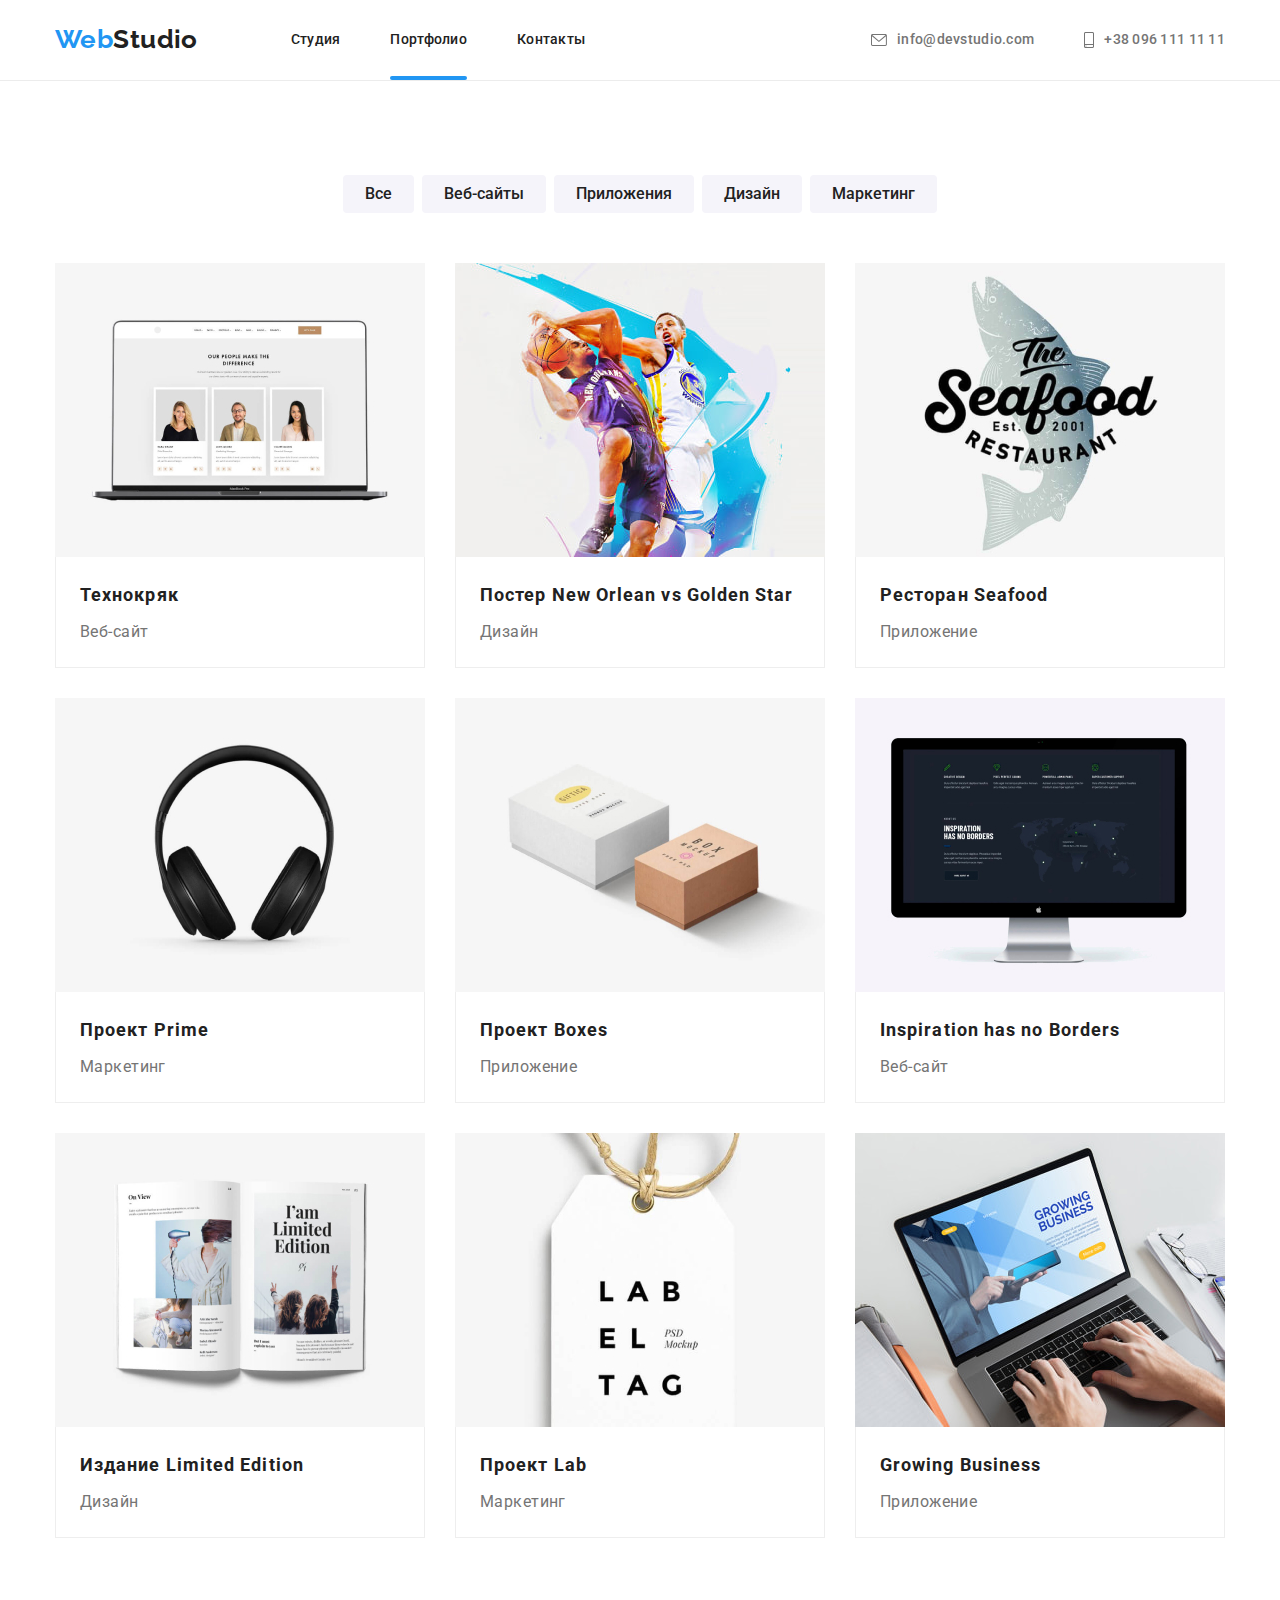
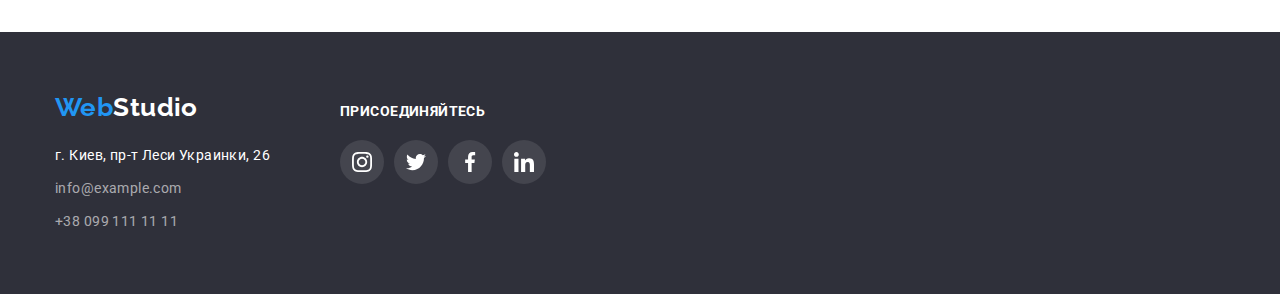
==== portfolio.html @ 6bf141d7 "начальная картина" ====
<!DOCTYPE html>
<html lang="ru">
    <head> 
    <meta charset="utf-8">
    <meta name="viewport" content="width=device width, initial-scale=1.0">
    <title>portfolio.html</title>
    <link rel="preconnect" href="https://fonts.googleapis.com">
    <link rel="preconnect" href="https://fonts.gstatic.com" crossorigin>
    <link href="https://fonts.googleapis.com/css2?family=Raleway:wght@700&family=Roboto:wght@400;500;700&display=swap" rel="stylesheet">
    <link href=https://cdnjs.cloudflare.com/ajax/libs/modern-normalize/1.1.0/modern-normalize.min.css rel="stylesheet">
    <link rel="stylesheet" href="./css/styles.css">
    </head>
    <body>
        <header class="page-header">
            <div class="container">
                <div class="header-inner">
        <nav class="header-options">
            <a href="index.html" class="logo-header"><span class="part-logo-header">Web</span>Studio</a>
            <ul class="site-nav">
                <li class="site-nav-btn"><a href="./index.html" class="button">Студия</a></li> 
                <li class="site-nav-btn"><a href="portfolio.html" class="button-current">Портфолио</a></li> 
                <li class="site-nav-btn"><a href="index.html" class="button">Контакты</a></li> 
            </ul>
        </nav>
        <ul class="contact-info-header">
            <li class="header-mail">
                <a class="link-contacts"
                href="mailto:info@devstudio.com">
                <svg class="mail-icon">
                    <use href="./images/icons.svg#icon-envelope"></use>
                </svg>info@devstudio.com</a>
            </li>
            <li class="header-phone">
                <a class="link-contacts"
                href="tel:+380961111111">
                <svg class="phone-icon">
                    <use href="./images/icons.svg#icon-smartphone"></use>
                </svg>+38 096 111 11 11</a>
            </li>
        </ul>
    </div>
    </div>
    </header>
    <main>
<section class="portfolio section">
    <div class="container">
<h1 class ="name">Портфолио</h1>
    <ul class="portfolio-options">
        <li class="portfolio-option"><button class="portfolio-btn" type="button">Все</button></li>
        <li class="portfolio-option"><button class="portfolio-btn" type="button">Веб-сайты</button></li>
        <li class="portfolio-option"><button class="portfolio-btn" type="button">Приложения</button></li>
        <li class="portfolio-option"><button class="portfolio-btn" type="button">Дизайн</button></li>
        <li class="portfolio-option"><button class="portfolio-btn" type="button">Маркетинг</button></li>
    </ul>
    <ul class="projects">
<li class="project">
    <a href="#" class="project-link">
        <div class="project-overlay">
    <img src="./images/img6.jpg" alt="экран ноутбука" width="370">
        <p class="project-item">Ресурс предлагает комплексные предложения с разным уровнем функционала и сервисов. 
            Все это позволит посетителю получить исчерпывающие сведения о компании или частном лице.</p>
    </div>
    <div class="project-info">
    <h2 class="project-name">Технокряк</h2>
    <p class="web-site">Веб-сайт</p>
    </div>
</a>
</li>
<li class="project">
    <a href="#" class="project-link">
        <div class="project-overlay">
    <img src="./images/img7.jpg" alt="баскетболисты" width="370"/>
    <p class="project-item">Ресурс предлагает комплексные предложения с разным уровнем функционала и сервисов. 
        Все это позволит посетителю получить исчерпывающие сведения о компании или частном лице.</p>
</div>
    <div class="project-info">
    <h2 class="project-name">Постер New Orlean vs Golden Star</h2>
    <p class="design">Дизайн</p>
</div>
</a>
</li>
<li class="project">
    <a href="#" class="project-link">
        <div class="project-overlay">
    <img src="./images/img8.jpg" alt="рыба" width="370"/>
    <p class="project-item">Ресурс предлагает комплексные предложения с разным уровнем функционала и сервисов. 
        Все это позволит посетителю получить исчерпывающие сведения о компании или частном лице.</p>
    </div>
    <div class="project-info">
    <h2 class="project-name">Ресторан Seafood</h2>
    <p class="app">Приложение</p>
</div>
</a>
</li>
<li class="project">
    <a href="#" class="project-link">
        <div class="project-overlay">
    <img src="./images/img9.jpg" alt="наушники" width="370"/>
    <p class="project-item">Ресурс предлагает комплексные предложения с разным уровнем функционала и сервисов. 
        Все это позволит посетителю получить исчерпывающие сведения о компании или частном лице.</p>
    </div>
    <div class="project-info">
    <h2 class="project-name">Проект Prime</h2>
    <p class="marketing">Маркетинг</p>
</div>
</a>
</li>
<li class="project">
    <a href="#" class="project-link">
        <div class="project-overlay">
    <img src="./images/img10.jpg" alt="коробки" width="370"/>
    <p class="project-item">Ресурс предлагает комплексные предложения с разным уровнем функционала и сервисов. 
        Все это позволит посетителю получить исчерпывающие сведения о компании или частном лице.</p>
    </div>
    <div class="project-info">
    <h2 class="project-name">Проект Boxes</h2>
    <p class="app">Приложение</p>
</div>
</a>
</li>
<li class="project">
    <a href="#" class="project-link">
        <div class="project-overlay">
    <img src="./images/img11.jpg" alt="экран компьютера" width="370"/>
    <p class="project-item">Ресурс предлагает комплексные предложения с разным уровнем функционала и сервисов. 
        Все это позволит посетителю получить исчерпывающие сведения о компании или частном лице.</p>
    </div>
    <div class="project-info">
    <h2 class="project-name">Inspiration has no Borders</h2>
    <p class="web-site">Веб-сайт</p>
</div>
</a>
</li>
<li class="project">
    <a href="#" class="project-link">
        <div class="project-overlay">
    <img src="./images/img12.jpg" alt="журнал" width="370"/>
    <p class="project-item">Ресурс предлагает комплексные предложения с разным уровнем функционала и сервисов. 
        Все это позволит посетителю получить исчерпывающие сведения о компании или частном лице.</p>
    </div>
    <div class="project-info">
    <h2 class="project-name">Издание Limited Edition</h2>
    <p class="design">Дизайн</p>
</div>
</a>
</li>
<li class="project">
    <a href="#" class="project-link">
        <div class="project-overlay">
    <img src="./images/img13.jpg" alt="ярлык" width="370"/>
    <p class="project-item">Ресурс предлагает комплексные предложения с разным уровнем функционала и сервисов. 
        Все это позволит посетителю получить исчерпывающие сведения о компании или частном лице.</p>
    </div>
    <div class="project-info">
    <h2 class="project-name">Проект Lab</h2>
    <p class="marketing">Маркетинг</p>
</div>
</a>
</li>
<li class="project">
    <a href="#" class="project-link">
        <div class="project-overlay">
    <img src="./images/img14.jpg" alt="приложение" width="370"/>
    <p class="project-item">Ресурс предлагает комплексные предложения с разным уровнем функционала и сервисов. 
        Все это позволит посетителю получить исчерпывающие сведения о компании или частном лице.</p>
    </div>
    <div class="project-info">
    <h2 class="project-name">Growing Business</h2>
    <p class="app">Приложение</p>
</div>
</a>
</li>
</ul>
</div>
</section>
</main>
<footer class="page-footer">
    <div class="container">
        <div class="footer-info">
            <div>
        <div class="logo">
    <a href="index.html" class="logo-footer"><span class="part-logo-footer">Web</span>Studio</a></div>
        <ul class="contact-info-footer">
          <li class="contacts"> <a class="footer-address"
              href="https://bit.ly/3pXMvUd" target="_blank" rel="noopener noreferrer">г. Киев, пр-т
              Леси Украинки, 26</a> 
            </li>
          <li class="contacts">
              <a class="footer-mail" href="mailto:info@example.com">info@example.com</a>
            </li>
          <li class="contacts">
              <a class="footer-phone" href="tel:+380991111111">+38 099 111 11 11</a>
            </li>
        </ul>
    </div>
        <div class="join-us">
            <h2 class="footer-title">ПРИСОЕДИНЯЙТЕСЬ</h2>
            <ul class="footer-networks">
                <li class="item-footer">
                    <a href="" class="item-link">
                        <svg class="svg-footer" width="20px" height="20px">
                            <use href="./images/icons.svg#icon-instagram"></use>
                        </svg></a>
                </li>
                <li class="item-footer">
                    <a href="" class="item-link">
                        <svg class="svg-footer" width="20px" height="20px">
                            <use href="./images/icons.svg#icon-twitter"></use>
                        </svg></a>
                </li>
                <li class="item-footer">
                    <a href="" class="item-link">
                        <svg class="svg-footer" width="20px" height="20px">
                            <use href="./images/icons.svg#icon-facebook"></use>
                        </svg></a>
                </li>
                <li class="item-footer">
                    <a href="" class="item-link">
                        <svg class="svg-footer" width="20px" height="20px">
                            <use href="./images/icons.svg#icon-linkedin"></use>
                        </svg></a>
                </li>
            </ul>
        </div>
    </div>
    </div>
</footer>
</body>
</html>
---- css/styles.css ----
:root {
    --primary-text-color:#212121;
    --title-text-color:#757575;
    --accent-color:#2196F3;
    --logo-color: #2196F3;
    --primary-bg-color:#fff;
    --secondary-text-color: #fff;
    --secondary-bg-color:#F5F4FA;
    --button-bg-color:#188CE8;
    --banner-bg-color:#2F303A;
    --svg-color: #afb1b8;
}

body {
    background-color:var(--primary-bg-color);
    color:var(--primary-text-color);
    font-family: Roboto, sans-serif;
    font-size: 14px;
    line-height: 1.71;
    letter-spacing: 0.03em;
}

ul {
    list-style: none;
    margin: 0;
    padding: 0;
}

a {
    text-decoration: none;
    display: inline-block;
}

.button, .button-current {
    font-family: inherit;
    font-style: normal;
    font-weight: 500;
    font-size: 14px;
    line-height: 1.14;
    letter-spacing: 0.02em;
    color:var(--primary-text-color);
    padding-top: 32px;
    padding-bottom: 32px;
    position: relative;
    transition: color 250ms cubic-bezier(0.4, 0, 0.2, 1);
}

.button:focus,
.button:hover {
    color: var(--accent-color);
}

.button-current:focus {
    color: var(--accent-color);
}
.button-current:hover {
    background-color: var(--secondary-text-color);
    color: var(--accent-color);
}

.button-current::after {
    content: '';
    position: absolute;
    left: 0;
    bottom: 0;
    display: block;
    width: 100%;
    height: 4px;
    background-color: var(--accent-color);
    border-radius: 2px;

    transition: transform 250ms cubic-bezier(0.4, 0, 0.2, 1);
}

.button-current:hover::after {
    transform: scaleX(1);
}

.title {
    color: var(--secondary-text-color);
    font-weight: 900;
    font-size: 44px;
    line-height: 1.36;
    text-align: center;
    letter-spacing: 0.06em;
    text-transform: uppercase;
}

.logo-header {
    font-family: 'Raleway';
    font-style: normal;
    font-weight: 700;
    font-size: 26px;
    line-height: 1.19;
    color:var(--primary-text-color);
}

.part-logo-header {
    color: var(--logo-color);
}

.logo-footer {
    font-family: 'Raleway';
    font-style: normal;
    font-weight: 700;
    font-size: 26px;
    line-height: 1.19;
    color:var(--secondary-text-color);
}

.part-logo-footer {
    color:var(--logo-color);
}

:link:hover {
    background-color:transparent;
    color:var(--accent-color);
}

.banner-section .banner-btn {
    color:var(--secondary-text-color);
    background-color: var(--accent-color);
    font-family: inherit;
    font-style: normal;
    font-weight: 700;
    font-size: 16px;
    line-height: 1.88;
    align-items: center;
    text-align: center;
    letter-spacing: 0.06em;
    cursor: pointer;
    border-radius: 4px;
    border: none;
    padding: 10px 32px;
    box-shadow: 0px 4px 4px rgba(0, 0, 0, 0.15);
    transition: color 250ms cubic-bezier(0.4, 0, 0.2, 1);
}

.banner-btn:hover {
    background: var(--button-bg-color);
}

.banner-btn:focus {
    background: var(--button-bg-color);
}

.header-mail,
.header-phone {
font-weight: 500;
font-size: 14px;
line-height: 1.14;
letter-spacing: 0.02em;
color: var(--title-text-color);
}

.feature,
.name {
    color: var(--secondary-text-color);
    position: absolute;
    width: 1px;
    height: 1px;
    margin: -1px;
    padding: 0;
    overflow: hidden;
    border: 0;
    clip: rect(0 0 0 0);
}

.opacity:hover,
.opacity:focus {
    opacity: 1;
}
.transparent:hover,
.transparent:focus {
    color:transparent;
}

.solutions .solution{
    font-weight: 700;
    font-size: 14px;
    line-height: 1.14;
    text-transform: uppercase;
    color:var(--primary-text-color);
}

.solution-text{
font-size: 14px;
line-height: 2;
color:var(--title-text-color);
}

.service-info,
.team-info,
.return-clients {
    font-weight: 700;
    font-size: 36px;
    line-height: 1.17;
    text-align: center;
    color: var(--primary-text-color);
}

.footer-title {
    font-weight: 700;
    font-size: 14px;
    line-height: 1.17;
    color:var(--secondary-text-color);
    margin-bottom: 20px;
}

.our-team {
    background-color:var(--secondary-bg-color);
    }

.team-name {
    font-weight: 500;
    font-size: 16px;
    line-height: 1.19;
    color:var(--primary-text-color);
    }

    .team-position{
font-size: 16px;
line-height: 1.19;
color: var(--title-text-color);
    }

.contact-info {
    color: var(--title-text-color);
}

.banner-section,
.page-footer {
    background-color: var(--banner-bg-color);
}

.footer-address {
font-family: inherit;
font-style: normal;
font-weight: 400;
font-size: 14px;
line-height: 1.71;
letter-spacing: 0.03em;
color: var(--secondary-text-color);
transition: color 250ms cubic-bezier(0.4, 0, 0.2, 1);
}

.footer-mail,
.footer-phone {
    font-family: inherit;
    font-style: normal;
    font-weight: 400;
    font-size: 14px;
    line-height: 1.71;
    letter-spacing: 0.03em;
    color: rgba(255, 255, 255, 0.6);
    transition: color 250ms cubic-bezier(0.4, 0, 0.2, 1);
}

.footer-address:hover,
.footer-address:focus {
    color: var(--accent-color);
}

.portfolio-btn {
    font-family: inherit;
    font-style: normal;
    font-weight: 500;
    font-size: 16px;
    line-height: 1.63;
    background-color: var(--secondary-bg-color);
    color: var(--primary-text-color);
    border: none;
    padding: 6px 22px;
    background-color: var(--secondary-bg-color);
    border-radius: 4px;
    transition: color 250ms cubic-bezier(0.4, 0, 0.2, 1),
    background-color 250ms cubic-bezier(0.4, 0, 0.2, 1),
    box-shadow 250ms cubic-bezier(0.4, 0, 0.2, 1);
}

.portfolio-btn:hover,
.portfolio-btn:focus {
    background: var(--accent-color);
    color: var(--secondary-text-color);
    box-shadow: 0px 3px 1px rgba(0, 0, 0, 0.1), 0px 1px 2px rgba(0, 0, 0, 0.08), 0px 2px 2px rgba(0, 0, 0, 0.12);
    border-radius: 4px;
}

.portfolio-options {
font-weight: 500;
font-size: 16px;
line-height: 1.62;
color:var(--primary-text-color);
}

.project-name {
font-weight: 700;
font-size: 18px;
line-height: 2;
letter-spacing: 0.06em;
color:var(--primary-text-color);
margin-bottom: 4px;
}

.web-site,
.app,
.design,
.marketing {
font-size: 16px;
line-height: 1.88;
color: var(--title-text-color);
}

h1,
h2,
h3,
h4,
h5,
h6,
p {
    margin: 0;
    padding: 0;
}

img {
    display: block;
    max-width: 100%;
    height: auto;
}


.container {
    width: 100%;
    max-width: 1200px;
    margin-left: auto;
    margin-right: auto;
    padding-left: 15px;
    padding-right: 15px;
}

.solutions {
    display: flex;
}

.solution-order:nth-child(4n) {
    margin-right: 0;
}

.options {
    display: flex;
    justify-content: center;
}

.our-teammates {
    display: flex;
    align-content: space-between;
}

.team-image {
    margin-right: 30px;
    background-color: var(--secondary-text-color);
    box-shadow: 0px 1px 3px rgba(0, 0, 0, 0.12), 0px 1px 1px rgba(0, 0, 0, 0.14), 0px 2px 1px rgba(0, 0, 0, 0.2);
    border-radius: 0px 0px 4px 4px;
    margin-bottom: 0px;
}

.team-image:nth-child(4n) {
    margin-right: 0;
}

.team-name {
    text-align: center;
}

.team-position {
    text-align: center;
    margin-top: 10px;
}

.projects {
    display: flex;
    flex-wrap: wrap;

    margin-right: -30px;
    margin-top: -30px;

    flex-basis: calc(100% - 270 / 9);
}

.projects >.project {
    margin-right: 30px;
    margin-top: 30px;
}

.project-link {
    display: block;
    transition: box-shadow 250ms cubic-bezier(0.4, 0, 0.2, 1);
}

.project-link:hover,
.project-link:focus {
    background-color: var(--secondary-text-color);
    box-shadow: 0px 1px 1px rgba(0, 0, 0, 0.12), 0px 4px 4px rgba(0, 0, 0, 0.06), 1px 4px 6px rgba(0, 0, 0, 0.16);
}

.title {
    margin-bottom: 30px;
    margin-left: auto;
    margin-right: auto;
    width: 696px;
    text-align: center;
    align-items: center;
}

.container > .header-inner {
    display: flex;
    align-items: center;
    justify-content: space-between;
}

.contact-info-header {
    display: flex;
    margin-left: auto;
    align-items: center;
}

.link-contacts {
    display: flex;
    align-items: center;
    font-weight: 500;
    font-size: 14px;
    line-height: 1.14;
    letter-spacing: 0.02em;
    font-style: normal;
    color: var(--title-text-color);
    transition: color 250ms cubic-bezier(0.4, 0, 0.2, 1);
}

.link-contacts:hover,
.link-contacts:focus {
    color: var(--accent-color);
}

.link-contacts:hover .phone-icon {
    fill: currentColor;
}

.link-contacts:focus .phone-icon {
    fill: currentColor;
}

.link-contacts:hover .mail-icon {
    fill: currentColor;
}

.link-contacts:focus .mail-icon {
    fill: currentColor;
}

.header-mail {
    margin: auto;
}

.contact:nth-child(1) {
    margin-left: auto;
}

.header-phone {
    padding: auto;
    margin-left: 50px;
}

.site-nav {
    display: flex;
    padding: auto;
    margin-left: 93px;
}

.site-nav-btn {
padding: auto;
margin-left: 50px;
}

.site-nav-btn:nth-child(1) {
    margin-left: auto;
}

.coding {
    margin-right: 30px;
}

.coding:nth-child(3n) {
    margin-right: 0;
}

.options {
    margin-top:50px;
    border: none;
    display: flex;
    justify-content: space-between;
}

.team-info {
    padding-bottom: 50px;
    border: 0px;
}

.header-options {
    display: flex;
    height: auto;
}

.page-header {
    align-items: center;
    display: flex;
}

.logo-header {
    padding-top: 24px;
    padding-bottom: 25px;
}

.solution-text {
    width: 270px;
    height: auto;
    margin-top: 10px;
}

.solution-order {
    margin-right: 30px;
}

.contacts {
    margin-bottom: 9px;
    align-items: center;
}

.contacts:nth-last-child(1) {
    margin-bottom: 0;
}

.logo {
    margin-bottom: 20px;
}

.portfolio-options {
    display: flex;
    justify-content: center;
    margin-bottom: 50px;
    padding-top: auto;
}

.portfolio-option {
    margin-left: 8px;
}

.portfolio-option:nth-child(1) {
    margin-left: 0;
}

.project-info {
    padding-top: 20px;
    padding-left: 24px;
    padding-bottom: 20px;
    padding-right: 24px;
    border-left: 1px;
    border-right: 1px;
    border-bottom: 1px;
    border-top: 0;
    border-color: rgba(238, 238, 238, 1);
    border-style: solid;
}

.page-footer {
    padding-top: 60px;
    padding-bottom: 60px;
}

.section {
    padding-top: 94px;
    padding-bottom: 94px;
}

.our-team section {
    background-color:var(--secondary-bg-color);
}

.features section {
    background-color:var(--secondary-text-color);
}

.service {
    padding-top: 0;
    background-color:var(--secondary-text-color);
}

.portfolio {
    border-top: 1px solid #ECECEC;
}

.banner-section {
    background: #2f303a;
    background-image: 
    linear-gradient(to right, rgba(47, 48, 58, 0.4), rgba(47, 48, 58, 0.4)),
    url(../images/background.jpg);
    max-width: 1600px;
    text-align: center;
    margin-left: auto;
    margin-right: auto;
    padding: 200px 0;
    background-repeat: no-repeat;
    background-size: cover;
    background-position: center;
}

.join-us {
    display: flex;
    margin-left: 70px;
    flex-direction: column;
}

.sign-up {
    margin-left: 93px;
    width: 570px;
    height: 86px;
}

.form-label {
    display: flex;
    flex-direction: column;
}

.label-mail{
    font-weight: 700;
    font-size: 14px;
    line-height: 1.14;
    letter-spacing: 0.03em;
    text-transform: uppercase;
    margin-bottom: 20px;
    
    color: var(--secondary-text-color);
    }

.item-form {
    display: flex;
}

.mail-sub{
    width: 358px;
    margin-right: 12px;
    border: 1px solid rgba(255, 255, 255, 0.3);
    box-sizing: border-box;
    filter: drop-shadow(0px 4px 4px rgba(0, 0, 0, 0.15));
    border-radius: 4px;
    padding: 15px;
    background: #2F303A;
}

.form-label input::placeholder{
    font-weight: 400;
    font-size: 16px;
    line-height: 1.25;
    letter-spacing: 0.03em;
    color: rgba(255, 255, 255, 0.6);
}

.footer-networks {
    display: flex;
}

.footer-info {
    display: flex;
    align-items: baseline;
}

.companies {
    display: flex;
    justify-content: space-between;
}

.feature-item {
    display: flex;
    margin-bottom: 30px;
    align-items: center;
    justify-content: center;
    height: 120px;
    background: var(--secondary-bg-color);
    border-radius: 4px;
}

.company-link {
    display: flex;
    width: 170px;
    height: 92px;
    border: 1px solid #AFB1B8;
    box-sizing: border-box;
    border-radius: 4px;
    align-items: center;
    justify-content: center;
    transition: border-color 250ms cubic-bezier(0.4, 0, 0.2, 1);
    transition: color 250ms cubic-bezier(0.4, 0, 0.2, 1);
    color: #afb1b8;
}

.company-logo {
    fill: currentColor;
    transition: fill 250ms cubic-bezier(0.4, 0, 0.2, 1);
}

.return-clients {
    margin-bottom: 50px;
}

.company-name {
    margin-right: 30px;
} 

.company-name:last-child {
    margin: 0;
}

.company-link:hover,
.company-link:focus {
    border-color: var(--accent-color);
    color: var(--accent-color);
}

.mail-icon {
    margin-right: 10px;
    fill: var(--title-text-color);
    width: 16px;
    height: 12px;
}

.phone-icon {
    margin-right: 10px;
    fill: var(--title-text-color);
    width: 10px;
    height: 16px;
}

.team-links {
    display: flex;
    justify-content: center;
    padding: 0;
    align-items: center;
    margin-top: 16px;
}

.social-network {
    fill: var(--svg-color);
}

.image-link {
    margin-right: 10px;
}

.image-link:last-child(4){
    margin-right: 0;
}

.network-link {
    display: flex;
    justify-content: center;
    align-items: center;
    width: 44px;
    height: 44px;
    border-radius: 50%;
    transition: background-color 250ms cubic-bezier(0.4, 0, 0.2, 1),
    fill 250ms cubic-bezier(0.4, 0, 0.2, 1);
}

.network-link:hover,
.network-link:focus {
    background-color: var(--accent-color);
}

.network-link:hover .social-network,
.network-link:focus .social-network {
    fill: var(--secondary-text-color);
}

.item-footer {
    margin-right: 10px;
}

.item-footer:last-child {
    margin-right: 0;
}

.item-link {
    display: flex;
    justify-content: center;
    align-items: center;
    border-radius: 50%;
    width: 44px;
    height: 44px;
    background: rgba(255, 255, 255, 0.1);
    transition: background-color 250ms cubic-bezier(0.4, 0, 0.2, 1);
}

.item-link:hover, 
.item-link:focus{
    background-color: var(--accent-color);
}

.svg-footer {
    fill: var(--secondary-text-color);
}

.team-item {
    padding: 30px 0;
}

.backdrop {
    position: fixed;
    top: 0;
    left: 0;
    width: 100%;
    height: 100%;

    background: rgba(0, 0, 0, 0.2);

    opacity: 1;
    transition: opacity 300ms cubic-bezier(0.4, 0, 0.2, 1);
}

.backdrop.is-hidden {
    opacity: 0;
    pointer-events: none;
}

.backdrop.is-hidden .modal {
    transform: translate(-50%, -50%) scale(0.85);
}

.modal {
    position: relative;
    top: 50%;
    left: 50%;

    height: 581px;
    width: 528px;

    background: var(--primary-bg-color);
    box-shadow: 0px 1px 3px rgba(0, 0, 0, 0.12),
    0px 1px 1px rgba(0, 0, 0, 0.14),
    0px 2px 1px rgba(0, 0, 0, 0.2);
    border-radius: 4px;

    transform: translate(-50%, -50%) scale(1);
    
    transition: transform 300ms cubic-bezier(0.4, 0, 0.2, 1);
}

.close-modal {
    position: absolute;
    top: 8px;
    right: 8px;

    padding: 0;
    width: 30px;
    height: 30px;
    
    background: var(--primary-bg-color);
    border-radius: 50%;
    border: 1px solid rgba(0, 0, 0, 0.1);
    box-sizing: border-box;
}

.close-modal:hover,
.close-modal:focus {
    background-color: var(--secondary-text-color);
    fill: var(--accent-color);
}

.project-overlay {
    position: relative;
    overflow: hidden;
}

.project-link:hover .project-item,
.project-link:focus .project-item{
    transform: translateY(0);
}

.project-item {
    position: absolute;
    padding: 63px 24px;

    bottom: 0;
    height: 100%;
    transform: translateY(100%);
    transition: transform 250ms cubic-bezier(0.4, 0, 0.2, 1);;

    font-weight: 400;
    font-size: 18px;
    line-height: 1.5;
    letter-spacing: 0.03em;

    color: var(--secondary-text-color);
    background: rgba(33, 150, 243, 0.9);
}

.coding-option {
    position: relative;
}

.coding-name {
    position: absolute;
    display: flex;
    align-items: center;
    justify-content: center;
    bottom: 0;

    height: 70px;
    width: 100%;

    font-weight: 700;
    font-size: 14px;
    line-height: 1.14;
    letter-spacing: 0.03em;
    text-transform: uppercase;

    color: var(--secondary-text-color);
    background: rgba(47, 48, 58, 0.8);
}

.signup-button {
    display: inline-flex;
    align-items: center;
    justify-content: center;

    width: 200px;
    height: auto;
    color: var(--secondary-bg-color);

    box-shadow: 0px 4px 4px rgba(0, 0, 0, 0.15);
    border: none;
    border-radius: 4px;
    background: var(--accent-color);
    cursor: pointer;
}

.signup-name {
    font-weight: 700;
    font-size: 16px;
    line-height: 1.88;
    letter-spacing: 0.06em;
    margin: 0;
}

.svg-signup {
    margin-left: 10px;
    fill: var(--secondary-text-color);
}  

.modal-form {
    
    padding: 40px;
}

.modal-item {
    position: relative;
    margin-bottom: 10px;
}

.text-form{
    font-weight: 700;
    font-size: 20px;
    line-height: 1.15;
    text-align: center;
    letter-spacing: 0.03em;

    margin-bottom: 12px;
}

.input-form:focus  + .svg-form, 
.input-form:hover + .svg-form,
.input-form:hover {
    border-color: var(--accent-color);
    fill: var(--accent-color);

    transition:fill 250ms cubic-bezier(0.4, 0, 0.2, 1);
}

.textarea-form:hover, .textarea-form:focus{
    border-color: var(--accent-color);
    transition:border-color 250ms cubic-bezier(0.4, 0, 0.2, 1);
}

.input-form, 
.textarea-form{
    width: 100%;
    height: 40px;
    border: 1px solid rgba(33, 33, 33, 0.2);
    box-sizing: border-box;
    border-radius: 4px;
    padding-left: 42px;

    transition:border-color 250ms cubic-bezier(0.4, 0, 0.2, 1);
}

.textarea-form{
    height: 120px;
    padding: 12px 16px;
}

textarea {
    resize:none ;
}

.svg-form{
    position: absolute;
    top: 50%;
    left: 12px;
    transform: translateY(-50%);
}

.modal-form textarea::placeholder{
    font-weight: 400;
    font-size: 14px;
    line-height: 1.17;
    letter-spacing: 0.01em;
    
    color: rgba(117, 117, 117, 0.5);
}

.modal-form:last-of-type textarea {
    margin-bottom: 0;
}

.checkbox {
    appearance: none;
}

.check-icon{
    display: inline-block;
    width: 15px;
    height: 15px;
    margin-top: 3px;
    margin-right: 5px;
    border: 2px solid #212121;
    border-radius: 4px;
    margin-right: 8px; 
}

.checkbox:checked + .check-icon{
    border-color: transparent;
    background-color: var(--accent-color);
    background-image: url(../images/check.svg);
    background-size: contain;
    background-origin:border-box;
    transition: background-color 250ms cubic-bezier(0.4, 0, 0.2, 1);
    }

.form-item {
    margin-top: 20px;
    margin-bottom: 30px;
    display: flex;
    text-align: center;
}

.label-policy{
    display: flex;
    text-align: center;
    justify-content: center;
    
    font-weight: 400;
    font-size: 14px;
    line-height: 1.7;
    
    letter-spacing: 0.03em;
    
    color: var(--title-text-color);
    margin-top: 20px;
}

.contract {
    font-weight: 400;
    font-size: 14px;
    line-height: 1.71;
    
    letter-spacing: 0.03em;
    text-decoration-line: underline;
    
    color: var(--accent-color);
}

.button-modal {
    display: flex;
    justify-content: center;
    margin-top: 30px;
}

.button-form {
    font-weight: 700;
    font-size: 16px;
    line-height: 1.88;
    width: 200px;
    height: 50px;
    border: none;
    letter-spacing: 0.06em;
    color: var(--secondary-text-color);
    background: var(--accent-color);
    box-shadow: 0px 4px 4px rgba(0, 0, 0, 0.15);
    border-radius: 4px;
    cursor: pointer;
}

.label-form {
    font-weight: 400;
    font-size: 12px;
    line-height: 1.16;
    letter-spacing: 0.01em;

    margin-bottom: 4px;
    
    color: var(--title-text-color);
}

.form-input {
    display: flex;
}
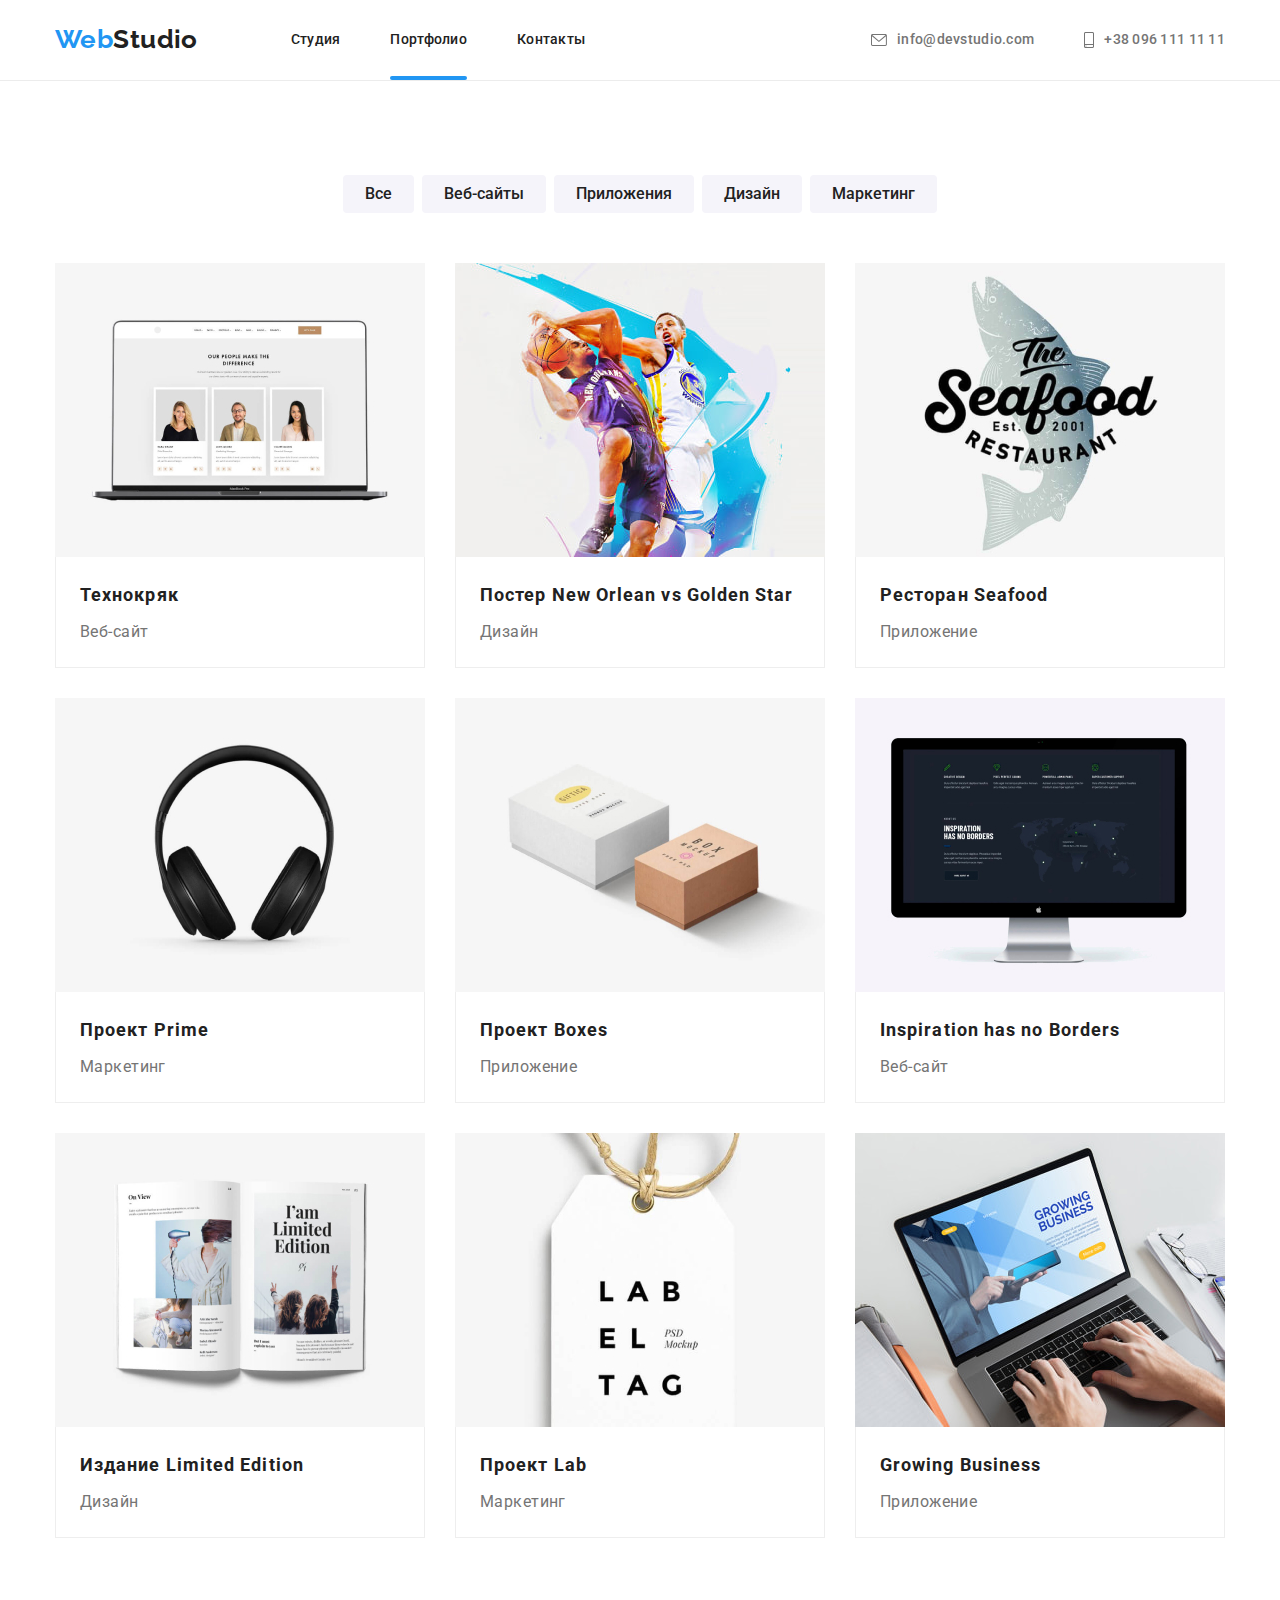
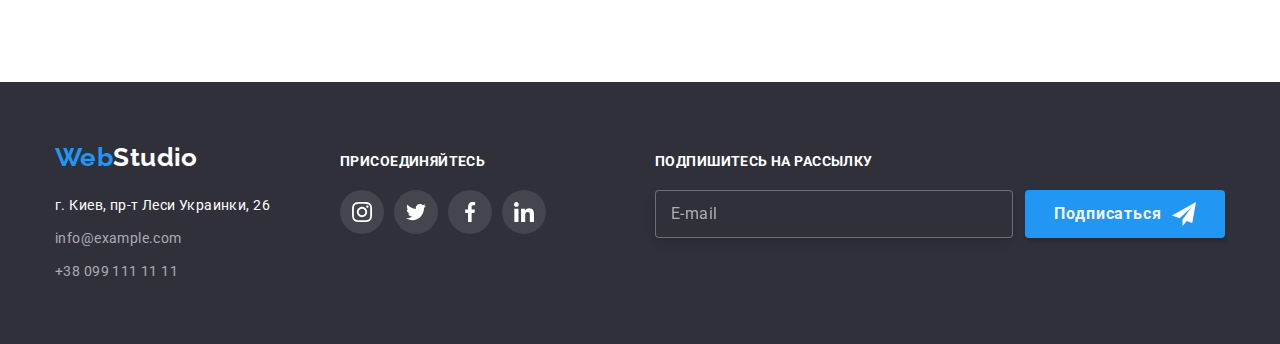
==== commit 2497fe38: "правки" ====
--- a/portfolio.html
+++ b/portfolio.html
@@ -11,27 +11,30 @@
     <link rel="stylesheet" href="./css/styles.css">
     </head>
     <body>
-        <header class="page-header">
+
+        <!-- Шапка -->
+
+        <header class="header">
             <div class="container">
-                <div class="header-inner">
-        <nav class="header-options">
-            <a href="index.html" class="logo-header"><span class="part-logo-header">Web</span>Studio</a>
-            <ul class="site-nav">
-                <li class="site-nav-btn"><a href="./index.html" class="button">Студия</a></li> 
-                <li class="site-nav-btn"><a href="portfolio.html" class="button-current">Портфолио</a></li> 
-                <li class="site-nav-btn"><a href="index.html" class="button">Контакты</a></li> 
+                <div class="header__inner">
+        <nav class="nav">
+            <a href="index.html" class="nav__logo"><span class="nav__logo-part">Web</span>Studio</a>
+            <ul class="nav__site">
+                <li class="nav__site-btn"><a href="./index.html" class="nav__button">Студия</a></li> 
+                <li class="nav__site-btn"><a href="portfolio.html" class="nav__button-current">Портфолио</a></li> 
+                <li class="nav__site-btn"><a href="index.html" class="nav__button">Контакты</a></li> 
             </ul>
         </nav>
-        <ul class="contact-info-header">
-            <li class="header-mail">
-                <a class="link-contacts"
+        <ul class="header-contacts">
+            <li class="header-contacts__mail">
+                <a class="header-contacts__link"
                 href="mailto:info@devstudio.com">
                 <svg class="mail-icon">
                     <use href="./images/icons.svg#icon-envelope"></use>
                 </svg>info@devstudio.com</a>
             </li>
-            <li class="header-phone">
-                <a class="link-contacts"
+            <li class="header-contacts__phone">
+                <a class="header-contacts__link"
                 href="tel:+380961111111">
                 <svg class="phone-icon">
                     <use href="./images/icons.svg#icon-smartphone"></use>
@@ -42,131 +45,134 @@
     </div>
     </header>
     <main>
+
+        <!-- Портфолио -->
+
 <section class="portfolio section">
     <div class="container">
-<h1 class ="name">Портфолио</h1>
-    <ul class="portfolio-options">
-        <li class="portfolio-option"><button class="portfolio-btn" type="button">Все</button></li>
-        <li class="portfolio-option"><button class="portfolio-btn" type="button">Веб-сайты</button></li>
-        <li class="portfolio-option"><button class="portfolio-btn" type="button">Приложения</button></li>
-        <li class="portfolio-option"><button class="portfolio-btn" type="button">Дизайн</button></li>
-        <li class="portfolio-option"><button class="portfolio-btn" type="button">Маркетинг</button></li>
+<h1 class ="visually-hidden">Портфолио</h1>
+    <ul class="filter-list">
+        <li class="filter-list__item"><button class="filter-list__button" type="button">Все</button></li>
+        <li class="filter-list__item"><button class="filter-list__button" type="button">Веб-сайты</button></li>
+        <li class="filter-list__item"><button class="filter-list__button" type="button">Приложения</button></li>
+        <li class="filter-list__item"><button class="filter-list__button" type="button">Дизайн</button></li>
+        <li class="filter-list__item"><button class="filter-list__button" type="button">Маркетинг</button></li>
     </ul>
-    <ul class="projects">
-<li class="project">
-    <a href="#" class="project-link">
-        <div class="project-overlay">
+    <ul class="project-list">
+<li class="project-list__item">
+    <a href="#" class="project-list__link">
+        <div class="overlay-project">
     <img src="./images/img6.jpg" alt="экран ноутбука" width="370">
-        <p class="project-item">Ресурс предлагает комплексные предложения с разным уровнем функционала и сервисов. 
+        <p class="overlay-project__text">Ресурс предлагает комплексные предложения с разным уровнем функционала и сервисов. 
             Все это позволит посетителю получить исчерпывающие сведения о компании или частном лице.</p>
     </div>
-    <div class="project-info">
-    <h2 class="project-name">Технокряк</h2>
-    <p class="web-site">Веб-сайт</p>
-    </div>
-</a>
-</li>
-<li class="project">
-    <a href="#" class="project-link">
-        <div class="project-overlay">
+    <div class="project-list__content">
+    <h2 class="project-list__name">Технокряк</h2>
+    <p class="project-list__text">Веб-сайт</p>
+    </div>
+</a>
+</li>
+<li class="project-list__item">
+    <a href="#" class="project-list__link">
+        <div class="overlay-project">
     <img src="./images/img7.jpg" alt="баскетболисты" width="370"/>
-    <p class="project-item">Ресурс предлагает комплексные предложения с разным уровнем функционала и сервисов. 
-        Все это позволит посетителю получить исчерпывающие сведения о компании или частном лице.</p>
-</div>
-    <div class="project-info">
-    <h2 class="project-name">Постер New Orlean vs Golden Star</h2>
-    <p class="design">Дизайн</p>
-</div>
-</a>
-</li>
-<li class="project">
-    <a href="#" class="project-link">
-        <div class="project-overlay">
+    <p class="overlay-project__text">Ресурс предлагает комплексные предложения с разным уровнем функционала и сервисов. 
+        Все это позволит посетителю получить исчерпывающие сведения о компании или частном лице.</p>
+</div>
+    <div class="project-list__content">
+    <h2 class="project-list__name">Постер New Orlean vs Golden Star</h2>
+    <p class="project-list__text">Дизайн</p>
+</div>
+</a>
+</li>
+<li class="project-list__item">
+    <a href="#" class="project-list__link">
+        <div class="overlay-project">
     <img src="./images/img8.jpg" alt="рыба" width="370"/>
-    <p class="project-item">Ресурс предлагает комплексные предложения с разным уровнем функционала и сервисов. 
-        Все это позволит посетителю получить исчерпывающие сведения о компании или частном лице.</p>
-    </div>
-    <div class="project-info">
-    <h2 class="project-name">Ресторан Seafood</h2>
-    <p class="app">Приложение</p>
-</div>
-</a>
-</li>
-<li class="project">
-    <a href="#" class="project-link">
-        <div class="project-overlay">
+    <p class="overlay-project__text">Ресурс предлагает комплексные предложения с разным уровнем функционала и сервисов. 
+        Все это позволит посетителю получить исчерпывающие сведения о компании или частном лице.</p>
+    </div>
+    <div class="project-list__content">
+    <h2 class="project-list__name">Ресторан Seafood</h2>
+    <p class="project-list__text">Приложение</p>
+</div>
+</a>
+</li>
+<li class="project-list__item">
+    <a href="#" class="project-list__link">
+        <div class="overlay-project">
     <img src="./images/img9.jpg" alt="наушники" width="370"/>
-    <p class="project-item">Ресурс предлагает комплексные предложения с разным уровнем функционала и сервисов. 
-        Все это позволит посетителю получить исчерпывающие сведения о компании или частном лице.</p>
-    </div>
-    <div class="project-info">
-    <h2 class="project-name">Проект Prime</h2>
-    <p class="marketing">Маркетинг</p>
-</div>
-</a>
-</li>
-<li class="project">
-    <a href="#" class="project-link">
-        <div class="project-overlay">
+    <p class="overlay-project__text">Ресурс предлагает комплексные предложения с разным уровнем функционала и сервисов. 
+        Все это позволит посетителю получить исчерпывающие сведения о компании или частном лице.</p>
+    </div>
+    <div class="project-list__content">
+    <h2 class="project-list__name">Проект Prime</h2>
+    <p class="project-list__text">Маркетинг</p>
+</div>
+</a>
+</li>
+<li class="project-list__item">
+    <a href="#" class="project-list__link">
+        <div class="overlay-project">
     <img src="./images/img10.jpg" alt="коробки" width="370"/>
-    <p class="project-item">Ресурс предлагает комплексные предложения с разным уровнем функционала и сервисов. 
-        Все это позволит посетителю получить исчерпывающие сведения о компании или частном лице.</p>
-    </div>
-    <div class="project-info">
-    <h2 class="project-name">Проект Boxes</h2>
-    <p class="app">Приложение</p>
-</div>
-</a>
-</li>
-<li class="project">
-    <a href="#" class="project-link">
-        <div class="project-overlay">
+    <p class="overlay-project__text">Ресурс предлагает комплексные предложения с разным уровнем функционала и сервисов. 
+        Все это позволит посетителю получить исчерпывающие сведения о компании или частном лице.</p>
+    </div>
+    <div class="project-list__content">
+    <h2 class="project-list__name">Проект Boxes</h2>
+    <p class="project-list__text">Приложение</p>
+</div>
+</a>
+</li>
+<li class="project-list__item">
+    <a href="#" class="project-list__link">
+        <div class="overlay-project">
     <img src="./images/img11.jpg" alt="экран компьютера" width="370"/>
-    <p class="project-item">Ресурс предлагает комплексные предложения с разным уровнем функционала и сервисов. 
-        Все это позволит посетителю получить исчерпывающие сведения о компании или частном лице.</p>
-    </div>
-    <div class="project-info">
-    <h2 class="project-name">Inspiration has no Borders</h2>
-    <p class="web-site">Веб-сайт</p>
-</div>
-</a>
-</li>
-<li class="project">
-    <a href="#" class="project-link">
-        <div class="project-overlay">
+    <p class="overlay-project__text">Ресурс предлагает комплексные предложения с разным уровнем функционала и сервисов. 
+        Все это позволит посетителю получить исчерпывающие сведения о компании или частном лице.</p>
+    </div>
+    <div class="project-list__content">
+    <h2 class="project-list__name">Inspiration has no Borders</h2>
+    <p class="project-list__text">Веб-сайт</p>
+</div>
+</a>
+</li>
+<li class="project-list__item">
+    <a href="#" class="project-list__link">
+        <div class="overlay-project">
     <img src="./images/img12.jpg" alt="журнал" width="370"/>
-    <p class="project-item">Ресурс предлагает комплексные предложения с разным уровнем функционала и сервисов. 
-        Все это позволит посетителю получить исчерпывающие сведения о компании или частном лице.</p>
-    </div>
-    <div class="project-info">
-    <h2 class="project-name">Издание Limited Edition</h2>
-    <p class="design">Дизайн</p>
-</div>
-</a>
-</li>
-<li class="project">
-    <a href="#" class="project-link">
-        <div class="project-overlay">
+    <p class="overlay-project__text">Ресурс предлагает комплексные предложения с разным уровнем функционала и сервисов. 
+        Все это позволит посетителю получить исчерпывающие сведения о компании или частном лице.</p>
+    </div>
+    <div class="project-list__content">
+    <h2 class="project-list__name">Издание Limited Edition</h2>
+    <p class="project-list__text">Дизайн</p>
+</div>
+</a>
+</li>
+<li class="project-list__item">
+    <a href="#" class="project-list__link">
+        <div class="overlay-project">
     <img src="./images/img13.jpg" alt="ярлык" width="370"/>
-    <p class="project-item">Ресурс предлагает комплексные предложения с разным уровнем функционала и сервисов. 
-        Все это позволит посетителю получить исчерпывающие сведения о компании или частном лице.</p>
-    </div>
-    <div class="project-info">
-    <h2 class="project-name">Проект Lab</h2>
-    <p class="marketing">Маркетинг</p>
-</div>
-</a>
-</li>
-<li class="project">
-    <a href="#" class="project-link">
-        <div class="project-overlay">
+    <p class="overlay-project__text">Ресурс предлагает комплексные предложения с разным уровнем функционала и сервисов. 
+        Все это позволит посетителю получить исчерпывающие сведения о компании или частном лице.</p>
+    </div>
+    <div class="project-list__content">
+    <h2 class="project-list__name">Проект Lab</h2>
+    <p class="project-list__text">Маркетинг</p>
+</div>
+</a>
+</li>
+<li class="project-list__item">
+    <a href="#" class="project-list__link">
+        <div class="overlay-project">
     <img src="./images/img14.jpg" alt="приложение" width="370"/>
-    <p class="project-item">Ресурс предлагает комплексные предложения с разным уровнем функционала и сервисов. 
-        Все это позволит посетителю получить исчерпывающие сведения о компании или частном лице.</p>
-    </div>
-    <div class="project-info">
-    <h2 class="project-name">Growing Business</h2>
-    <p class="app">Приложение</p>
+    <p class="overlay-project__text">Ресурс предлагает комплексные предложения с разным уровнем функционала и сервисов. 
+        Все это позволит посетителю получить исчерпывающие сведения о компании или частном лице.</p>
+    </div>
+    <div class="project-list__content">
+    <h2 class="project-list__name">Growing Business</h2>
+    <p class="project-list__text">Приложение</p>
 </div>
 </a>
 </li>
@@ -174,56 +180,73 @@
 </div>
 </section>
 </main>
-<footer class="page-footer">
-    <div class="container">
-        <div class="footer-info">
-            <div>
-        <div class="logo">
-    <a href="index.html" class="logo-footer"><span class="part-logo-footer">Web</span>Studio</a></div>
-        <ul class="contact-info-footer">
-          <li class="contacts"> <a class="footer-address"
-              href="https://bit.ly/3pXMvUd" target="_blank" rel="noopener noreferrer">г. Киев, пр-т
-              Леси Украинки, 26</a> 
-            </li>
-          <li class="contacts">
-              <a class="footer-mail" href="mailto:info@example.com">info@example.com</a>
-            </li>
-          <li class="contacts">
-              <a class="footer-phone" href="tel:+380991111111">+38 099 111 11 11</a>
-            </li>
-        </ul>
-    </div>
-        <div class="join-us">
-            <h2 class="footer-title">ПРИСОЕДИНЯЙТЕСЬ</h2>
-            <ul class="footer-networks">
-                <li class="item-footer">
-                    <a href="" class="item-link">
-                        <svg class="svg-footer" width="20px" height="20px">
-                            <use href="./images/icons.svg#icon-instagram"></use>
-                        </svg></a>
-                </li>
-                <li class="item-footer">
-                    <a href="" class="item-link">
-                        <svg class="svg-footer" width="20px" height="20px">
-                            <use href="./images/icons.svg#icon-twitter"></use>
-                        </svg></a>
-                </li>
-                <li class="item-footer">
-                    <a href="" class="item-link">
-                        <svg class="svg-footer" width="20px" height="20px">
-                            <use href="./images/icons.svg#icon-facebook"></use>
-                        </svg></a>
-                </li>
-                <li class="item-footer">
-                    <a href="" class="item-link">
-                        <svg class="svg-footer" width="20px" height="20px">
-                            <use href="./images/icons.svg#icon-linkedin"></use>
-                        </svg></a>
-                </li>
-            </ul>
+
+        <!-- Футер -->
+
+        <footer class="footer">
+            <div class="container">
+                <div class="footer-info">
+                    <div>
+                <div class="logo">
+            <a href="index.html" class="logo-footer"><span class="logo-footer__item">Web</span>Studio</a></div>
+                <ul class="footer-list">
+                  <li class="footer-list__item"> <a class="footer-list__address"
+                      href="https://bit.ly/3pXMvUd" target="_blank" rel="noopener noreferrer">г. Киев, пр-т
+                      Леси Украинки, 26</a> 
+                    </li>
+                  <li class="footer-list__item">
+                      <a class="footer-list__mail" href="mailto:info@example.com">info@example.com</a>
+                    </li>
+                  <li class="footer-list__item">
+                      <a class="footer-list__phone" href="tel:+380991111111">+38 099 111 11 11</a>
+                    </li>
+                </ul>
+            </div>
+                <div class="footer-join">
+                    <h2 class="footer-join__title">ПРИСОЕДИНЯЙТЕСЬ</h2>
+                    <ul class="footer-network">
+                        <li class="footer-network__item">
+                            <a href="" class="footer-network__link">
+                                <svg class="footer-network__icon" width="20px" height="20px">
+                                    <use href="./images/icons.svg#icon-instagram"></use>
+                                </svg></a>
+                        </li>
+                        <li class="footer-network__item">
+                            <a href="" class="footer-network__link">
+                                <svg class="footer-network__icon" width="20px" height="20px">
+                                    <use href="./images/icons.svg#icon-twitter"></use>
+                                </svg></a>
+                        </li>
+                        <li class="footer-network__item">
+                            <a href="" class="footer-network__link">
+                                <svg class="footer-network__icon" width="20px" height="20px">
+                                    <use href="./images/icons.svg#icon-facebook"></use>
+                                </svg></a>
+                        </li>
+                        <li class="footer-network__item">
+                            <a href="" class="footer-network__link">
+                                <svg class="footer-network__icon" width="20px" height="20px">
+                                    <use href="./images/icons.svg#icon-linkedin"></use>
+                                </svg></a>
+                            </li>
+                        </ul>
+                    </div>
+                                <form class="form-footer">
+                                    <div class="flex-form">
+                                    <label for="mail" class="sub-text">Подпишитесь на рассылку</label>
+                                    <div class="item-form">
+                                        <input type="email" name="mail" id="mail" placeholder="E-mail" class="mail-sub">
+                                    <button type="submit" class="sub-button">
+                                        <span class="sub-button__text">Подписаться</span>
+                                        <svg class="sub-button__icon" width="24px" height="24px">
+                                            <use href="./images/icons.svg#icon-plane"></use>
+                                        </svg>
+                                </button>
+                            </div>
+                            </div>
+                                </form>
+            </div>
         </div>
-    </div>
-    </div>
-</footer>
+    </footer>
 </body>
 </html> --- a/css/styles.css
+++ b/css/styles.css
@@ -31,7 +31,126 @@
     display: inline-block;
 }
 
-.button, .button-current {
+h1,
+h2,
+h3,
+h4,
+h5,
+h6,
+p {
+    margin: 0;
+    padding: 0;
+}
+
+img {
+    display: block;
+    max-width: 100%;
+    height: auto;
+}
+
+section {
+    padding-top: 94px;
+    padding-bottom: 94px;
+}
+
+header {
+    border-bottom: 1px solid #ECECEC;
+}
+
+footer {
+    padding-top: 60px;
+    padding-bottom: 60px;
+    background-color: var(--banner-bg-color);
+}
+
+:link:hover,
+:link:focus {
+    background-color:transparent;
+    color:var(--accent-color);
+}
+
+/* Container */
+
+.container {
+    width: 100%;
+    max-width: 1200px;
+    margin-left: auto;
+    margin-right: auto;
+    padding-left: 15px;
+    padding-right: 15px;
+}
+
+.visually-hidden {
+    color: var(--secondary-text-color);
+    position: absolute;
+    width: 1px;
+    height: 1px;
+    margin: -1px;
+    padding: 0;
+    overflow: hidden;
+    border: 0;
+    clip: rect(0 0 0 0);
+}
+
+.opacity:hover,
+.opacity:focus {
+    opacity: 1;
+}
+.transparent:hover,
+.transparent:focus {
+    color:transparent;
+}
+
+/* Хедер */
+
+.header {
+    align-items: center;
+    display: flex;
+}
+
+.header__inner {
+    display: flex;
+    align-items: center;
+    justify-content: space-between;
+}
+
+.nav {
+    display: flex;
+    height: auto;
+}
+
+.nav__logo {
+    font-family: 'Raleway';
+    font-style: normal;
+    font-weight: 700;
+    font-size: 26px;
+    line-height: 1.19;
+    color:var(--primary-text-color);
+
+    padding-top: 24px;
+    padding-bottom: 25px;
+}
+
+.nav__logo-part {
+    color: var(--logo-color);
+}
+
+.nav__site {
+    display: flex;
+    padding: auto;
+    margin-left: 93px;
+}
+
+.nav__site-btn {
+    padding: auto;
+    margin-left: 50px;
+}
+
+.nav__site-btn:nth-child(1) {
+    margin-left: auto;
+}
+
+.nav__button, .nav__button-current {
     font-family: inherit;
     font-style: normal;
     font-weight: 500;
@@ -45,20 +164,20 @@
     transition: color 250ms cubic-bezier(0.4, 0, 0.2, 1);
 }
 
-.button:focus,
-.button:hover {
+.nav__button:focus,
+.nav__button:hover {
     color: var(--accent-color);
 }
 
-.button-current:focus {
+.nav__button-current:focus {
     color: var(--accent-color);
 }
-.button-current:hover {
+.nav__button-current:hover {
     background-color: var(--secondary-text-color);
     color: var(--accent-color);
 }
 
-.button-current::after {
+.nav__button-current::after {
     content: '';
     position: absolute;
     left: 0;
@@ -72,11 +191,100 @@
     transition: transform 250ms cubic-bezier(0.4, 0, 0.2, 1);
 }
 
-.button-current:hover::after {
+.nav__button-current:hover::after {
     transform: scaleX(1);
 }
 
-.title {
+.header-contacts {
+    display: flex;
+    margin-left: auto;
+    align-items: center;
+}
+
+.header-contacts__mail,
+.header-contacts__phone {
+font-weight: 500;
+font-size: 14px;
+line-height: 1.14;
+letter-spacing: 0.02em;
+color: var(--title-text-color);
+}
+
+.header-contacts__mail {
+    margin: auto;
+}
+
+.header-contacts__phone {
+    padding: auto;
+    margin-left: 50px;
+}
+
+.header-contacts__link {
+    display: flex;
+    align-items: center;
+    font-weight: 500;
+    font-size: 14px;
+    line-height: 1.14;
+    letter-spacing: 0.02em;
+    font-style: normal;
+    color: var(--title-text-color);
+    transition: color 250ms cubic-bezier(0.4, 0, 0.2, 1);
+}
+
+.mail-icon {
+    margin-right: 10px;
+    fill: var(--title-text-color);
+    width: 16px;
+    height: 12px;
+}
+
+.phone-icon {
+    margin-right: 10px;
+    fill: var(--title-text-color);
+    width: 10px;
+    height: 16px;
+}
+
+.header-contacts__link:hover,
+.header-contacts__link:focus {
+    color: var(--accent-color);
+}
+
+.header-contacts__link:hover .phone-icon {
+    fill: currentColor;
+}
+
+.header-contacts__link:focus .phone-icon {
+    fill: currentColor;
+}
+
+.header-contacts__link:hover .mail-icon {
+    fill: currentColor;
+}
+
+.header-contacts__link:focus .mail-icon {
+    fill: currentColor;
+}
+
+/* Hero */
+
+.banner-section {
+    background-color: var(--banner-bg-color);
+    background: #2f303a;
+    background-image: 
+    linear-gradient(to right, rgba(47, 48, 58, 0.4), rgba(47, 48, 58, 0.4)),
+    url(../images/background.jpg);
+    max-width: 1600px;
+    text-align: center;
+    margin-left: auto;
+    margin-right: auto;
+    padding: 200px 0;
+    background-repeat: no-repeat;
+    background-size: cover;
+    background-position: center;
+}
+
+.banner__title {
     color: var(--secondary-text-color);
     font-weight: 900;
     font-size: 44px;
@@ -84,40 +292,16 @@
     text-align: center;
     letter-spacing: 0.06em;
     text-transform: uppercase;
-}
-
-.logo-header {
-    font-family: 'Raleway';
-    font-style: normal;
-    font-weight: 700;
-    font-size: 26px;
-    line-height: 1.19;
-    color:var(--primary-text-color);
-}
-
-.part-logo-header {
-    color: var(--logo-color);
-}
-
-.logo-footer {
-    font-family: 'Raleway';
-    font-style: normal;
-    font-weight: 700;
-    font-size: 26px;
-    line-height: 1.19;
-    color:var(--secondary-text-color);
-}
-
-.part-logo-footer {
-    color:var(--logo-color);
-}
-
-:link:hover {
-    background-color:transparent;
-    color:var(--accent-color);
-}
-
-.banner-section .banner-btn {
+
+    margin-bottom: 30px;
+    margin-left: auto;
+    margin-right: auto;
+    width: 696px;
+    text-align: center;
+    align-items: center;
+}
+
+.banner__btn {
     color:var(--secondary-text-color);
     background-color: var(--accent-color);
     font-family: inherit;
@@ -136,46 +320,25 @@
     transition: color 250ms cubic-bezier(0.4, 0, 0.2, 1);
 }
 
-.banner-btn:hover {
+.banner__btn:hover {
     background: var(--button-bg-color);
 }
 
-.banner-btn:focus {
+.banner__btn:focus {
     background: var(--button-bg-color);
 }
 
-.header-mail,
-.header-phone {
-font-weight: 500;
-font-size: 14px;
-line-height: 1.14;
-letter-spacing: 0.02em;
-color: var(--title-text-color);
-}
-
-.feature,
-.name {
-    color: var(--secondary-text-color);
-    position: absolute;
-    width: 1px;
-    height: 1px;
-    margin: -1px;
-    padding: 0;
-    overflow: hidden;
-    border: 0;
-    clip: rect(0 0 0 0);
-}
-
-.opacity:hover,
-.opacity:focus {
-    opacity: 1;
-}
-.transparent:hover,
-.transparent:focus {
-    color:transparent;
-}
-
-.solutions .solution{
+/* Особенности */
+
+.features section {
+    background-color:var(--secondary-text-color);
+}
+
+.solution-list {
+    display: flex;
+}
+
+.solution-list__title {
     font-weight: 700;
     font-size: 14px;
     line-height: 1.14;
@@ -183,69 +346,252 @@
     color:var(--primary-text-color);
 }
 
-.solution-text{
-font-size: 14px;
-line-height: 2;
-color:var(--title-text-color);
-}
-
-.service-info,
-.team-info,
-.return-clients {
+.solution-list__text {
+    width: 270px;
+    height: auto;
+    margin-top: 10px;
+    font-size: 14px;
+    line-height: 2;
+    color:var(--title-text-color);
+}
+
+.solution-list__item {
+    margin-right: 30px;
+}
+
+.solution-list__item:nth-child(4n) {
+    margin-right: 0;
+}
+
+.solution-list__icon {
+    display: flex;
+    margin-bottom: 30px;
+    align-items: center;
+    justify-content: center;
+    height: 120px;
+    background: var(--secondary-bg-color);
+    border-radius: 4px;
+}
+
+/* Чем мы занимаемся */
+
+.service__title {
     font-weight: 700;
     font-size: 36px;
     line-height: 1.17;
     text-align: center;
     color: var(--primary-text-color);
-}
-
-.footer-title {
+    margin-bottom: 50px;
+}
+
+.option-list {
+    display: flex;
+    justify-content: space-between;
+    margin-top: 50px;
+    border: none;
+}
+
+.option-list__item {
+    margin-right: 30px;
+}
+
+.option-list__item:nth-child(3n) {
+    margin-right: 0;
+}
+
+.option-list__option {
+    position: relative;
+}
+
+.option-list__name {
+    position: absolute;
+    display: flex;
+    align-items: center;
+    justify-content: center;
+    bottom: 0;
+
+    height: 70px;
+    width: 100%;
+
     font-weight: 700;
     font-size: 14px;
-    line-height: 1.17;
-    color:var(--secondary-text-color);
-    margin-bottom: 20px;
-}
-
-.our-team {
-    background-color:var(--secondary-bg-color);
-    }
-
-.team-name {
+    line-height: 1.14;
+    letter-spacing: 0.03em;
+    text-transform: uppercase;
+
+    color: var(--secondary-text-color);
+    background: rgba(47, 48, 58, 0.8);
+}
+
+/* Наша команда */
+
+.team-list {
+    display: flex;
+    align-content: space-between;
+}
+
+.team-list__item {
+    margin-right: 30px;
+    background-color: var(--secondary-text-color);
+    box-shadow: 0px 1px 3px rgba(0, 0, 0, 0.12), 0px 1px 1px rgba(0, 0, 0, 0.14), 0px 2px 1px rgba(0, 0, 0, 0.2);
+    border-radius: 0px 0px 4px 4px;
+    margin-bottom: 0px;
+}
+
+.team-list__item:nth-child(4n) {
+    margin-right: 0;
+}
+
+.team-list__container {
+    padding: 30px 0;
+}
+
+.team-list__position {
+    text-align: center;
+    margin-top: 10px;
+
+    font-size: 16px;
+    line-height: 1.19;
+    color: var(--title-text-color);
+}
+
+.team-list__name {
     font-weight: 500;
     font-size: 16px;
     line-height: 1.19;
     color:var(--primary-text-color);
+    text-align: center;
     }
 
-    .team-position{
-font-size: 16px;
-line-height: 1.19;
-color: var(--title-text-color);
-    }
-
-.contact-info {
-    color: var(--title-text-color);
-}
-
-.banner-section,
-.page-footer {
-    background-color: var(--banner-bg-color);
-}
-
-.footer-address {
-font-family: inherit;
-font-style: normal;
-font-weight: 400;
-font-size: 14px;
-line-height: 1.71;
-letter-spacing: 0.03em;
-color: var(--secondary-text-color);
-transition: color 250ms cubic-bezier(0.4, 0, 0.2, 1);
-}
-
-.footer-mail,
-.footer-phone {
+/* Наша команда - соцсети */
+
+.network-list {
+    display: flex;
+    justify-content: center;
+    padding: 0;
+    align-items: center;
+    margin-top: 16px;
+}
+
+.network-list__icon {
+    fill: var(--svg-color);
+}
+
+.network-list__item {
+    margin-right: 10px;
+}
+
+.network-list__item:last-child(4){
+    margin-right: 0;
+}
+
+.network-list__link {
+    display: flex;
+    justify-content: center;
+    align-items: center;
+    width: 44px;
+    height: 44px;
+    border-radius: 50%;
+    transition: background-color 250ms cubic-bezier(0.4, 0, 0.2, 1),
+    fill 250ms cubic-bezier(0.4, 0, 0.2, 1);
+}
+
+.network-list__link:hover,
+.network-list__link:focus {
+    background-color: var(--accent-color);
+}
+
+.network-list__link:hover .network-list__icon,
+.network-list__link:focus .network-list__icon {
+    fill: var(--secondary-text-color);
+}
+
+/* Постоянные клиенты */
+
+.clients-list {
+    display: flex;
+    justify-content: space-between;
+}
+
+.clients-list__item {
+    margin-right: 30px;
+} 
+
+.clients-list__item:last-child {
+    margin: 0;
+}
+
+.clients-list__link {
+    display: flex;
+    width: 170px;
+    height: 92px;
+    border: 1px solid #AFB1B8;
+    box-sizing: border-box;
+    border-radius: 4px;
+    align-items: center;
+    justify-content: center;
+    transition: border-color 250ms cubic-bezier(0.4, 0, 0.2, 1);
+    transition: color 250ms cubic-bezier(0.4, 0, 0.2, 1);
+    color: #afb1b8;
+}
+
+.clients-list__link:hover,
+.clients-list__link:focus {
+    border-color: var(--accent-color);
+    color: var(--accent-color);
+}
+
+.clients-list__logo {
+    fill: currentColor;
+    transition: fill 250ms cubic-bezier(0.4, 0, 0.2, 1);
+}
+
+/* Футер */
+
+.footer-info {
+    display: flex;
+    align-items: baseline;
+}
+
+.logo {
+    margin-bottom: 20px;
+}
+
+.logo-footer {
+    font-family: 'Raleway';
+    font-style: normal;
+    font-weight: 700;
+    font-size: 26px;
+    line-height: 1.19;
+    color:var(--secondary-text-color);
+}
+
+.logo-footer__item {
+    color:var(--logo-color);
+}
+
+.footer-list__item {
+    margin-bottom: 9px;
+    align-items: center;
+}
+
+.footer-list__item:nth-last-child(1) {
+    margin-bottom: 0;
+}
+
+.footer-list__address {
+    font-family: inherit;
+    font-style: normal;
+    font-weight: 400;
+    font-size: 14px;
+    line-height: 1.71;
+    letter-spacing: 0.03em;
+    color: var(--secondary-text-color);
+    transition: color 250ms cubic-bezier(0.4, 0, 0.2, 1);
+}
+    
+.footer-list__mail,
+.footer-list__phone {
     font-family: inherit;
     font-style: normal;
     font-weight: 400;
@@ -255,13 +601,387 @@
     color: rgba(255, 255, 255, 0.6);
     transition: color 250ms cubic-bezier(0.4, 0, 0.2, 1);
 }
-
-.footer-address:hover,
-.footer-address:focus {
+    
+.footer-list__address:hover,
+.footer-list__address:focus {
     color: var(--accent-color);
 }
 
-.portfolio-btn {
+/* Футер соцсети */
+
+.footer-join {
+    display: flex;
+    margin-left: 70px;
+    flex-direction: column;
+}
+
+.footer-join__title {
+    font-weight: 700;
+    font-size: 14px;
+    line-height: 1.17;
+    color:var(--secondary-text-color);
+    margin-bottom: 20px;
+}
+
+.footer-network {
+    display: flex;
+}
+
+.footer-network__item {
+    margin-right: 10px;
+}
+
+.footer-network__item:last-child {
+    margin-right: 0;
+}
+
+.footer-network__link {
+    display: flex;
+    justify-content: center;
+    align-items: center;
+    border-radius: 50%;
+    width: 44px;
+    height: 44px;
+    background: rgba(255, 255, 255, 0.1);
+    transition: background-color 250ms cubic-bezier(0.4, 0, 0.2, 1);
+}
+
+.footer-network__link:hover, 
+.footer-network__link:focus{
+    background-color: var(--accent-color);
+}
+
+.footer-network__icon {
+    fill: var(--secondary-text-color);
+}
+
+/* Подписка */
+
+.form-footer {
+    margin-left: auto;
+}
+
+.flex-form {
+    display: flex;
+    flex-direction: column;
+}
+
+.sub-text {
+    font-weight: 700;
+    font-size: 14px;
+    line-height: 1.14;
+    letter-spacing: 0.03em;
+    text-transform: uppercase;
+    margin-bottom: 20px;
+    
+    background-color: #2F303A;
+    color: #fff;
+}
+
+.item-form {
+    display: flex;
+    color: #757575;
+}
+
+.mail-sub {
+    width: 358px;
+    margin-right: 12px;
+    border: 1px solid rgba(255, 255, 255, 0.3);
+    box-sizing: border-box;
+    filter: drop-shadow(0px 4px 4px rgba(0, 0, 0, 0.15));
+    border-radius: 4px;
+    padding: 15px;
+    background: #2F303A;
+    color: #fff;
+}
+
+.sub-button {
+    display: inline-flex;
+    align-items: center;
+    justify-content: center;
+
+    width: 200px;
+    height: auto;
+    color: var(--secondary-bg-color);
+
+    box-shadow: 0px 4px 4px rgba(0, 0, 0, 0.15);
+    border: none;
+    border-radius: 4px;
+    background: var(--accent-color);
+    cursor: pointer;
+}
+
+.flex-form input::placeholder{
+    font-weight: 400;
+    font-size: 16px;
+    line-height: 1.25;
+    letter-spacing: 0.03em;
+    color: rgba(255, 255, 255, 0.6);
+}
+
+.sub-button__text {
+    font-weight: 700;
+    font-size: 16px;
+    line-height: 1.88;
+    letter-spacing: 0.06em;
+    margin: 0;
+}
+
+.sub-button__icon {
+    margin-left: 10px;
+    fill: var(--secondary-text-color);
+}
+
+/* Модальное окно */
+
+.backdrop {
+    position: fixed;
+    top: 0;
+    left: 0;
+    width: 100%;
+    height: 100%;
+
+    background: rgba(0, 0, 0, 0.2);
+
+    opacity: 1;
+    transition: opacity 300ms cubic-bezier(0.4, 0, 0.2, 1);
+}
+
+.backdrop.is-hidden {
+    opacity: 0;
+    pointer-events: none;
+}
+
+.backdrop.is-hidden .modal {
+    transform: translate(-50%, -50%) scale(0.85);
+}
+
+.modal {
+    position: absolute;
+    top: 50%;
+    left: 50%;
+
+    height: 581px;
+    width: 528px;
+
+    background: var(--primary-bg-color);
+    box-shadow: 0px 1px 3px rgba(0, 0, 0, 0.12),
+    0px 1px 1px rgba(0, 0, 0, 0.14),
+    0px 2px 1px rgba(0, 0, 0, 0.2);
+    border-radius: 4px;
+
+    transform: translate(-50%, -50%) scale(1);
+    
+    transition: transform 300ms cubic-bezier(0.4, 0, 0.2, 1);
+}
+
+.close-modal {
+    position: absolute;
+    top: 8px;
+    right: 8px;
+
+    padding: 0;
+    width: 30px;
+    height: 30px;
+    
+    background: var(--primary-bg-color);
+    border-radius: 50%;
+    border: 1px solid rgba(0, 0, 0, 0.1);
+    box-sizing: border-box;
+}
+
+.close-modal:hover,
+.close-modal:focus {
+    background-color: var(--secondary-text-color);
+    fill: var(--accent-color);
+}
+
+.modal-form {
+    display: flex;
+    flex-direction: column;
+    margin: 40px;
+}
+
+.modal-form__head {
+    font-weight: 700;
+    font-size: 20px;
+    line-height: 1.15;
+    text-align: center;
+    letter-spacing: 0.03em;
+
+    margin-bottom: 12px;
+}
+
+.modal-form__label {
+    font-weight: 400;
+    font-size: 12px;
+    line-height: 1.16;
+    letter-spacing: 0.01em;
+
+    margin-bottom: 4px;
+    
+    color: var(--title-text-color);
+}
+
+.modal-form__content {
+    position: relative;
+    margin-bottom: 10px;
+}
+
+.modal-form__content:last-child {
+    margin-bottom: 0;
+}
+
+.modal-form__input, 
+.modal-form__textarea {
+    width: 100%;
+    height: 40px;
+    border: 1px solid rgba(33, 33, 33, 0.2);
+    box-sizing: border-box;
+    border-radius: 4px;
+    padding-left: 42px;
+
+    transition:border-color 250ms cubic-bezier(0.4, 0, 0.2, 1);
+}
+
+.modal-form__textarea {
+    height: 120px;
+    padding: 12px 16px;
+    display: block;
+}
+
+textarea {
+    resize:none ;
+}
+
+.modal-form__image {
+    position: absolute;
+    top: 50%;
+    left: 12px;
+    transform: translateY(-50%);
+}
+
+.modal-form__input:focus  + .modal-form__image, 
+.modal-form__input:hover + .modal-form__image,
+.modal-form__input:hover {
+    border-color: var(--accent-color);
+    fill: var(--accent-color);
+
+    transition:fill 250ms cubic-bezier(0.4, 0, 0.2, 1);
+}
+
+.modal-form__textarea:hover, .modal-form__textarea:focus {
+    border-color: var(--accent-color);
+    transition:border-color 250ms cubic-bezier(0.4, 0, 0.2, 1);
+}
+
+.modal-form__textarea::placeholder {
+    font-weight: 400;
+    font-size: 14px;
+    line-height: 1.17;
+    letter-spacing: 0.01em;
+    
+    color: rgba(117, 117, 117, 0.5);
+}
+
+.modal-form:last-of-type textarea {
+    margin-bottom: 0;
+}
+
+.modal-form__checkbox {
+    appearance: none;
+}
+
+.modal-form__checkbox-icon {
+    display: inline-block;
+    width: 15px;
+    height: 15px;
+    margin-top: 3px;
+    margin-right: 5px;
+    border: 2px solid #212121;
+    border-radius: 4px;
+    margin-right: 8px; 
+}
+
+.modal-form__checkbox:checked + .modal-form__checkbox-icon{
+    border-color: transparent;
+    background-color: var(--accent-color);
+    background-image: url(../images/check.svg);
+    background-size: contain;
+    background-origin:border-box;
+    transition: background-color 250ms cubic-bezier(0.4, 0, 0.2, 1);
+    }
+
+.modal-form__policy {
+    display: flex;
+    text-align: center;
+    justify-content: center;
+    
+    font-weight: 400;
+    font-size: 14px;
+    line-height: 1.7;
+    
+    letter-spacing: 0.03em;
+    
+    color: var(--title-text-color);
+    margin-top: 20px;
+}
+
+.contract {
+    font-weight: 400;
+    font-size: 14px;
+    line-height: 1.71;
+    
+    letter-spacing: 0.03em;
+    text-decoration-line: underline;
+    
+    color: var(--accent-color);
+}
+
+.button-modal {
+    display: flex;
+    justify-content: center;
+    align-items: center;
+    margin-top: 30px;
+}
+
+.button-form {
+    font-weight: 700;
+    font-size: 16px;
+    line-height: 1.88;
+    border: none;
+    letter-spacing: 0.06em;
+    color: var(--secondary-text-color);
+    background: var(--accent-color);
+    box-shadow: 0px 4px 4px rgba(0, 0, 0, 0.15);
+    border-radius: 4px;
+    cursor: pointer;
+    padding: 10px 55px;
+}
+
+/* Портфолио */
+
+.filter-list {
+    display: flex;
+    justify-content: center;
+    margin-bottom: 50px;
+    padding-top: auto;
+
+    font-weight: 500;
+    font-size: 16px;
+    line-height: 1.62;
+    color:var(--primary-text-color);
+}
+
+.filter-list__item {
+    margin-left: 8px;
+}
+
+.filter-list__item:nth-child(1) {
+    margin-left: 0;
+}
+
+.filter-list__button {
     font-family: inherit;
     font-style: normal;
     font-weight: 500;
@@ -278,22 +998,41 @@
     box-shadow 250ms cubic-bezier(0.4, 0, 0.2, 1);
 }
 
-.portfolio-btn:hover,
-.portfolio-btn:focus {
+.filter-list__button:hover,
+.filter-list__button:focus {
     background: var(--accent-color);
     color: var(--secondary-text-color);
     box-shadow: 0px 3px 1px rgba(0, 0, 0, 0.1), 0px 1px 2px rgba(0, 0, 0, 0.08), 0px 2px 2px rgba(0, 0, 0, 0.12);
     border-radius: 4px;
 }
 
-.portfolio-options {
-font-weight: 500;
-font-size: 16px;
-line-height: 1.62;
-color:var(--primary-text-color);
-}
-
-.project-name {
+.project-list {
+    display: flex;
+    flex-wrap: wrap;
+
+    margin-right: -30px;
+    margin-top: -30px;
+}
+
+.project-list >.project-list__item {
+    margin-right: 30px;
+    margin-top: 30px;
+
+    flex-basis: calc (100% / 3 - 30px);
+}
+
+.project-list__link {
+    display: block;
+    transition: box-shadow 250ms cubic-bezier(0.4, 0, 0.2, 1);
+}
+
+.project-list__link:hover,
+.project-list__link:focus {
+    background-color: var(--secondary-text-color);
+    box-shadow: 0px 1px 1px rgba(0, 0, 0, 0.12), 0px 4px 4px rgba(0, 0, 0, 0.06), 1px 4px 6px rgba(0, 0, 0, 0.16);
+}
+
+.project-list__name {
 font-weight: 700;
 font-size: 18px;
 line-height: 2;
@@ -302,263 +1041,14 @@
 margin-bottom: 4px;
 }
 
-.web-site,
-.app,
-.design,
-.marketing {
-font-size: 16px;
-line-height: 1.88;
-color: var(--title-text-color);
-}
-
-h1,
-h2,
-h3,
-h4,
-h5,
-h6,
-p {
-    margin: 0;
-    padding: 0;
-}
-
-img {
-    display: block;
-    max-width: 100%;
-    height: auto;
-}
-
-
-.container {
-    width: 100%;
-    max-width: 1200px;
-    margin-left: auto;
-    margin-right: auto;
-    padding-left: 15px;
-    padding-right: 15px;
-}
-
-.solutions {
-    display: flex;
-}
-
-.solution-order:nth-child(4n) {
-    margin-right: 0;
-}
-
-.options {
-    display: flex;
-    justify-content: center;
-}
-
-.our-teammates {
-    display: flex;
-    align-content: space-between;
-}
-
-.team-image {
-    margin-right: 30px;
-    background-color: var(--secondary-text-color);
-    box-shadow: 0px 1px 3px rgba(0, 0, 0, 0.12), 0px 1px 1px rgba(0, 0, 0, 0.14), 0px 2px 1px rgba(0, 0, 0, 0.2);
-    border-radius: 0px 0px 4px 4px;
-    margin-bottom: 0px;
-}
-
-.team-image:nth-child(4n) {
-    margin-right: 0;
-}
-
-.team-name {
-    text-align: center;
-}
-
-.team-position {
-    text-align: center;
-    margin-top: 10px;
-}
-
-.projects {
-    display: flex;
-    flex-wrap: wrap;
-
-    margin-right: -30px;
-    margin-top: -30px;
-
-    flex-basis: calc(100% - 270 / 9);
-}
-
-.projects >.project {
-    margin-right: 30px;
-    margin-top: 30px;
-}
-
-.project-link {
-    display: block;
-    transition: box-shadow 250ms cubic-bezier(0.4, 0, 0.2, 1);
-}
-
-.project-link:hover,
-.project-link:focus {
-    background-color: var(--secondary-text-color);
-    box-shadow: 0px 1px 1px rgba(0, 0, 0, 0.12), 0px 4px 4px rgba(0, 0, 0, 0.06), 1px 4px 6px rgba(0, 0, 0, 0.16);
-}
-
-.title {
-    margin-bottom: 30px;
-    margin-left: auto;
-    margin-right: auto;
-    width: 696px;
-    text-align: center;
-    align-items: center;
-}
-
-.container > .header-inner {
-    display: flex;
-    align-items: center;
-    justify-content: space-between;
-}
-
-.contact-info-header {
-    display: flex;
-    margin-left: auto;
-    align-items: center;
-}
-
-.link-contacts {
-    display: flex;
-    align-items: center;
-    font-weight: 500;
-    font-size: 14px;
-    line-height: 1.14;
-    letter-spacing: 0.02em;
-    font-style: normal;
-    color: var(--title-text-color);
-    transition: color 250ms cubic-bezier(0.4, 0, 0.2, 1);
-}
-
-.link-contacts:hover,
-.link-contacts:focus {
-    color: var(--accent-color);
-}
-
-.link-contacts:hover .phone-icon {
-    fill: currentColor;
-}
-
-.link-contacts:focus .phone-icon {
-    fill: currentColor;
-}
-
-.link-contacts:hover .mail-icon {
-    fill: currentColor;
-}
-
-.link-contacts:focus .mail-icon {
-    fill: currentColor;
-}
-
-.header-mail {
-    margin: auto;
-}
-
-.contact:nth-child(1) {
-    margin-left: auto;
-}
-
-.header-phone {
-    padding: auto;
-    margin-left: 50px;
-}
-
-.site-nav {
-    display: flex;
-    padding: auto;
-    margin-left: 93px;
-}
-
-.site-nav-btn {
-padding: auto;
-margin-left: 50px;
-}
-
-.site-nav-btn:nth-child(1) {
-    margin-left: auto;
-}
-
-.coding {
-    margin-right: 30px;
-}
-
-.coding:nth-child(3n) {
-    margin-right: 0;
-}
-
-.options {
-    margin-top:50px;
-    border: none;
-    display: flex;
-    justify-content: space-between;
-}
-
-.team-info {
-    padding-bottom: 50px;
-    border: 0px;
-}
-
-.header-options {
-    display: flex;
-    height: auto;
-}
-
-.page-header {
-    align-items: center;
-    display: flex;
-}
-
-.logo-header {
-    padding-top: 24px;
-    padding-bottom: 25px;
-}
-
-.solution-text {
-    width: 270px;
-    height: auto;
-    margin-top: 10px;
-}
-
-.solution-order {
-    margin-right: 30px;
-}
-
-.contacts {
-    margin-bottom: 9px;
-    align-items: center;
-}
-
-.contacts:nth-last-child(1) {
-    margin-bottom: 0;
-}
-
-.logo {
-    margin-bottom: 20px;
-}
-
-.portfolio-options {
+.project-list {
     display: flex;
     justify-content: center;
     margin-bottom: 50px;
     padding-top: auto;
 }
 
-.portfolio-option {
-    margin-left: 8px;
-}
-
-.portfolio-option:nth-child(1) {
-    margin-left: 0;
-}
-
-.project-info {
+.project-list__content {
     padding-top: 20px;
     padding-left: 24px;
     padding-bottom: 20px;
@@ -571,320 +1061,17 @@
     border-style: solid;
 }
 
-.page-footer {
-    padding-top: 60px;
-    padding-bottom: 60px;
-}
-
-.section {
-    padding-top: 94px;
-    padding-bottom: 94px;
-}
-
-.our-team section {
-    background-color:var(--secondary-bg-color);
-}
-
-.features section {
-    background-color:var(--secondary-text-color);
-}
-
-.service {
-    padding-top: 0;
-    background-color:var(--secondary-text-color);
-}
-
-.portfolio {
-    border-top: 1px solid #ECECEC;
-}
-
-.banner-section {
-    background: #2f303a;
-    background-image: 
-    linear-gradient(to right, rgba(47, 48, 58, 0.4), rgba(47, 48, 58, 0.4)),
-    url(../images/background.jpg);
-    max-width: 1600px;
-    text-align: center;
-    margin-left: auto;
-    margin-right: auto;
-    padding: 200px 0;
-    background-repeat: no-repeat;
-    background-size: cover;
-    background-position: center;
-}
-
-.join-us {
-    display: flex;
-    margin-left: 70px;
-    flex-direction: column;
-}
-
-.sign-up {
-    margin-left: 93px;
-    width: 570px;
-    height: 86px;
-}
-
-.form-label {
-    display: flex;
-    flex-direction: column;
-}
-
-.label-mail{
-    font-weight: 700;
-    font-size: 14px;
-    line-height: 1.14;
-    letter-spacing: 0.03em;
-    text-transform: uppercase;
-    margin-bottom: 20px;
-    
-    color: var(--secondary-text-color);
-    }
-
-.item-form {
-    display: flex;
-}
-
-.mail-sub{
-    width: 358px;
-    margin-right: 12px;
-    border: 1px solid rgba(255, 255, 255, 0.3);
-    box-sizing: border-box;
-    filter: drop-shadow(0px 4px 4px rgba(0, 0, 0, 0.15));
-    border-radius: 4px;
-    padding: 15px;
-    background: #2F303A;
-}
-
-.form-label input::placeholder{
-    font-weight: 400;
-    font-size: 16px;
-    line-height: 1.25;
-    letter-spacing: 0.03em;
-    color: rgba(255, 255, 255, 0.6);
-}
-
-.footer-networks {
-    display: flex;
-}
-
-.footer-info {
-    display: flex;
-    align-items: baseline;
-}
-
-.companies {
-    display: flex;
-    justify-content: space-between;
-}
-
-.feature-item {
-    display: flex;
-    margin-bottom: 30px;
-    align-items: center;
-    justify-content: center;
-    height: 120px;
-    background: var(--secondary-bg-color);
-    border-radius: 4px;
-}
-
-.company-link {
-    display: flex;
-    width: 170px;
-    height: 92px;
-    border: 1px solid #AFB1B8;
-    box-sizing: border-box;
-    border-radius: 4px;
-    align-items: center;
-    justify-content: center;
-    transition: border-color 250ms cubic-bezier(0.4, 0, 0.2, 1);
-    transition: color 250ms cubic-bezier(0.4, 0, 0.2, 1);
-    color: #afb1b8;
-}
-
-.company-logo {
-    fill: currentColor;
-    transition: fill 250ms cubic-bezier(0.4, 0, 0.2, 1);
-}
-
-.return-clients {
-    margin-bottom: 50px;
-}
-
-.company-name {
-    margin-right: 30px;
-} 
-
-.company-name:last-child {
-    margin: 0;
-}
-
-.company-link:hover,
-.company-link:focus {
-    border-color: var(--accent-color);
-    color: var(--accent-color);
-}
-
-.mail-icon {
-    margin-right: 10px;
-    fill: var(--title-text-color);
-    width: 16px;
-    height: 12px;
-}
-
-.phone-icon {
-    margin-right: 10px;
-    fill: var(--title-text-color);
-    width: 10px;
-    height: 16px;
-}
-
-.team-links {
-    display: flex;
-    justify-content: center;
-    padding: 0;
-    align-items: center;
-    margin-top: 16px;
-}
-
-.social-network {
-    fill: var(--svg-color);
-}
-
-.image-link {
-    margin-right: 10px;
-}
-
-.image-link:last-child(4){
-    margin-right: 0;
-}
-
-.network-link {
-    display: flex;
-    justify-content: center;
-    align-items: center;
-    width: 44px;
-    height: 44px;
-    border-radius: 50%;
-    transition: background-color 250ms cubic-bezier(0.4, 0, 0.2, 1),
-    fill 250ms cubic-bezier(0.4, 0, 0.2, 1);
-}
-
-.network-link:hover,
-.network-link:focus {
-    background-color: var(--accent-color);
-}
-
-.network-link:hover .social-network,
-.network-link:focus .social-network {
-    fill: var(--secondary-text-color);
-}
-
-.item-footer {
-    margin-right: 10px;
-}
-
-.item-footer:last-child {
-    margin-right: 0;
-}
-
-.item-link {
-    display: flex;
-    justify-content: center;
-    align-items: center;
-    border-radius: 50%;
-    width: 44px;
-    height: 44px;
-    background: rgba(255, 255, 255, 0.1);
-    transition: background-color 250ms cubic-bezier(0.4, 0, 0.2, 1);
-}
-
-.item-link:hover, 
-.item-link:focus{
-    background-color: var(--accent-color);
-}
-
-.svg-footer {
-    fill: var(--secondary-text-color);
-}
-
-.team-item {
-    padding: 30px 0;
-}
-
-.backdrop {
-    position: fixed;
-    top: 0;
-    left: 0;
-    width: 100%;
-    height: 100%;
-
-    background: rgba(0, 0, 0, 0.2);
-
-    opacity: 1;
-    transition: opacity 300ms cubic-bezier(0.4, 0, 0.2, 1);
-}
-
-.backdrop.is-hidden {
-    opacity: 0;
-    pointer-events: none;
-}
-
-.backdrop.is-hidden .modal {
-    transform: translate(-50%, -50%) scale(0.85);
-}
-
-.modal {
-    position: relative;
-    top: 50%;
-    left: 50%;
-
-    height: 581px;
-    width: 528px;
-
-    background: var(--primary-bg-color);
-    box-shadow: 0px 1px 3px rgba(0, 0, 0, 0.12),
-    0px 1px 1px rgba(0, 0, 0, 0.14),
-    0px 2px 1px rgba(0, 0, 0, 0.2);
-    border-radius: 4px;
-
-    transform: translate(-50%, -50%) scale(1);
-    
-    transition: transform 300ms cubic-bezier(0.4, 0, 0.2, 1);
-}
-
-.close-modal {
-    position: absolute;
-    top: 8px;
-    right: 8px;
-
-    padding: 0;
-    width: 30px;
-    height: 30px;
-    
-    background: var(--primary-bg-color);
-    border-radius: 50%;
-    border: 1px solid rgba(0, 0, 0, 0.1);
-    box-sizing: border-box;
-}
-
-.close-modal:hover,
-.close-modal:focus {
-    background-color: var(--secondary-text-color);
-    fill: var(--accent-color);
-}
-
-.project-overlay {
+.overlay-project {
     position: relative;
     overflow: hidden;
 }
 
-.project-link:hover .project-item,
-.project-link:focus .project-item{
+.project-list__link:hover .overlay-project__text,
+.project-list__link:focus .overlay-project__text{
     transform: translateY(0);
 }
 
-.project-item {
+.overlay-project__text {
     position: absolute;
     padding: 63px 24px;
 
@@ -902,223 +1089,19 @@
     background: rgba(33, 150, 243, 0.9);
 }
 
-.coding-option {
-    position: relative;
-}
-
-.coding-name {
-    position: absolute;
-    display: flex;
-    align-items: center;
-    justify-content: center;
-    bottom: 0;
-
-    height: 70px;
-    width: 100%;
-
-    font-weight: 700;
-    font-size: 14px;
-    line-height: 1.14;
-    letter-spacing: 0.03em;
-    text-transform: uppercase;
-
-    color: var(--secondary-text-color);
-    background: rgba(47, 48, 58, 0.8);
-}
-
-.signup-button {
-    display: inline-flex;
-    align-items: center;
-    justify-content: center;
-
-    width: 200px;
-    height: auto;
-    color: var(--secondary-bg-color);
-
-    box-shadow: 0px 4px 4px rgba(0, 0, 0, 0.15);
-    border: none;
-    border-radius: 4px;
-    background: var(--accent-color);
-    cursor: pointer;
-}
-
-.signup-name {
-    font-weight: 700;
+.project-list__text {
     font-size: 16px;
     line-height: 1.88;
-    letter-spacing: 0.06em;
-    margin: 0;
-}
-
-.svg-signup {
-    margin-left: 10px;
-    fill: var(--secondary-text-color);
-}  
-
-.modal-form {
-    
-    padding: 40px;
-}
-
-.modal-item {
-    position: relative;
-    margin-bottom: 10px;
-}
-
-.text-form{
-    font-weight: 700;
-    font-size: 20px;
-    line-height: 1.15;
-    text-align: center;
-    letter-spacing: 0.03em;
-
-    margin-bottom: 12px;
-}
-
-.input-form:focus  + .svg-form, 
-.input-form:hover + .svg-form,
-.input-form:hover {
-    border-color: var(--accent-color);
-    fill: var(--accent-color);
-
-    transition:fill 250ms cubic-bezier(0.4, 0, 0.2, 1);
-}
-
-.textarea-form:hover, .textarea-form:focus{
-    border-color: var(--accent-color);
-    transition:border-color 250ms cubic-bezier(0.4, 0, 0.2, 1);
-}
-
-.input-form, 
-.textarea-form{
-    width: 100%;
-    height: 40px;
-    border: 1px solid rgba(33, 33, 33, 0.2);
-    box-sizing: border-box;
-    border-radius: 4px;
-    padding-left: 42px;
-
-    transition:border-color 250ms cubic-bezier(0.4, 0, 0.2, 1);
-}
-
-.textarea-form{
-    height: 120px;
-    padding: 12px 16px;
-}
-
-textarea {
-    resize:none ;
-}
-
-.svg-form{
-    position: absolute;
-    top: 50%;
-    left: 12px;
-    transform: translateY(-50%);
-}
-
-.modal-form textarea::placeholder{
-    font-weight: 400;
-    font-size: 14px;
-    line-height: 1.17;
-    letter-spacing: 0.01em;
-    
-    color: rgba(117, 117, 117, 0.5);
-}
-
-.modal-form:last-of-type textarea {
-    margin-bottom: 0;
-}
-
-.checkbox {
-    appearance: none;
-}
-
-.check-icon{
-    display: inline-block;
-    width: 15px;
-    height: 15px;
-    margin-top: 3px;
-    margin-right: 5px;
-    border: 2px solid #212121;
-    border-radius: 4px;
-    margin-right: 8px; 
-}
-
-.checkbox:checked + .check-icon{
-    border-color: transparent;
-    background-color: var(--accent-color);
-    background-image: url(../images/check.svg);
-    background-size: contain;
-    background-origin:border-box;
-    transition: background-color 250ms cubic-bezier(0.4, 0, 0.2, 1);
+    color: var(--title-text-color);
     }
 
-.form-item {
-    margin-top: 20px;
-    margin-bottom: 30px;
-    display: flex;
-    text-align: center;
-}
-
-.label-policy{
-    display: flex;
-    text-align: center;
-    justify-content: center;
-    
-    font-weight: 400;
-    font-size: 14px;
-    line-height: 1.7;
-    
-    letter-spacing: 0.03em;
-    
-    color: var(--title-text-color);
-    margin-top: 20px;
-}
-
-.contract {
-    font-weight: 400;
-    font-size: 14px;
-    line-height: 1.71;
-    
-    letter-spacing: 0.03em;
-    text-decoration-line: underline;
-    
-    color: var(--accent-color);
-}
-
-.button-modal {
-    display: flex;
-    justify-content: center;
-    margin-top: 30px;
-}
-
-.button-form {
-    font-weight: 700;
-    font-size: 16px;
-    line-height: 1.88;
-    width: 200px;
-    height: 50px;
-    border: none;
-    letter-spacing: 0.06em;
-    color: var(--secondary-text-color);
-    background: var(--accent-color);
-    box-shadow: 0px 4px 4px rgba(0, 0, 0, 0.15);
-    border-radius: 4px;
-    cursor: pointer;
-}
-
-.label-form {
-    font-weight: 400;
-    font-size: 12px;
-    line-height: 1.16;
-    letter-spacing: 0.01em;
-
-    margin-bottom: 4px;
-    
-    color: var(--title-text-color);
-}
-
-.form-input {
-    display: flex;
+    /* Секции */
+
+.our-team {
+    background-color:var(--secondary-bg-color);
+}
+
+.service {
+    padding-top: 0;
+    background-color:var(--secondary-text-color);
 }